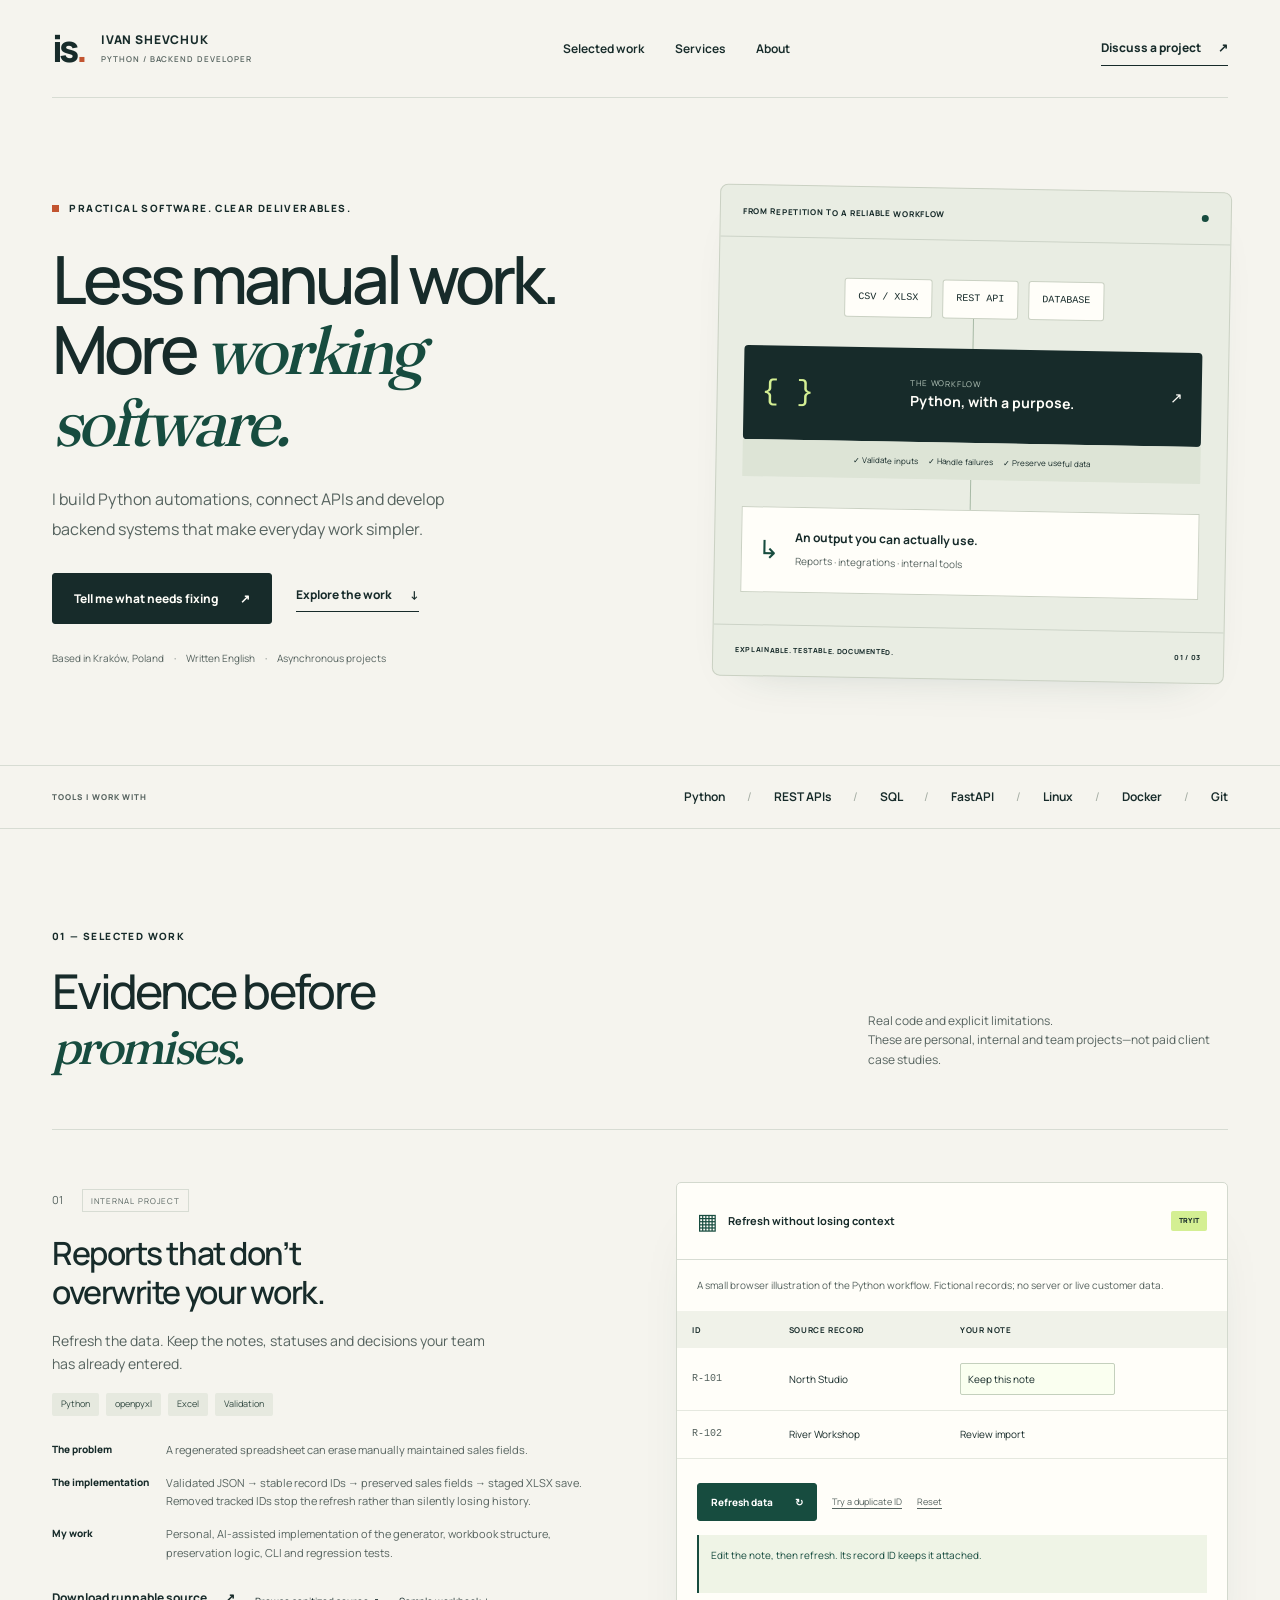
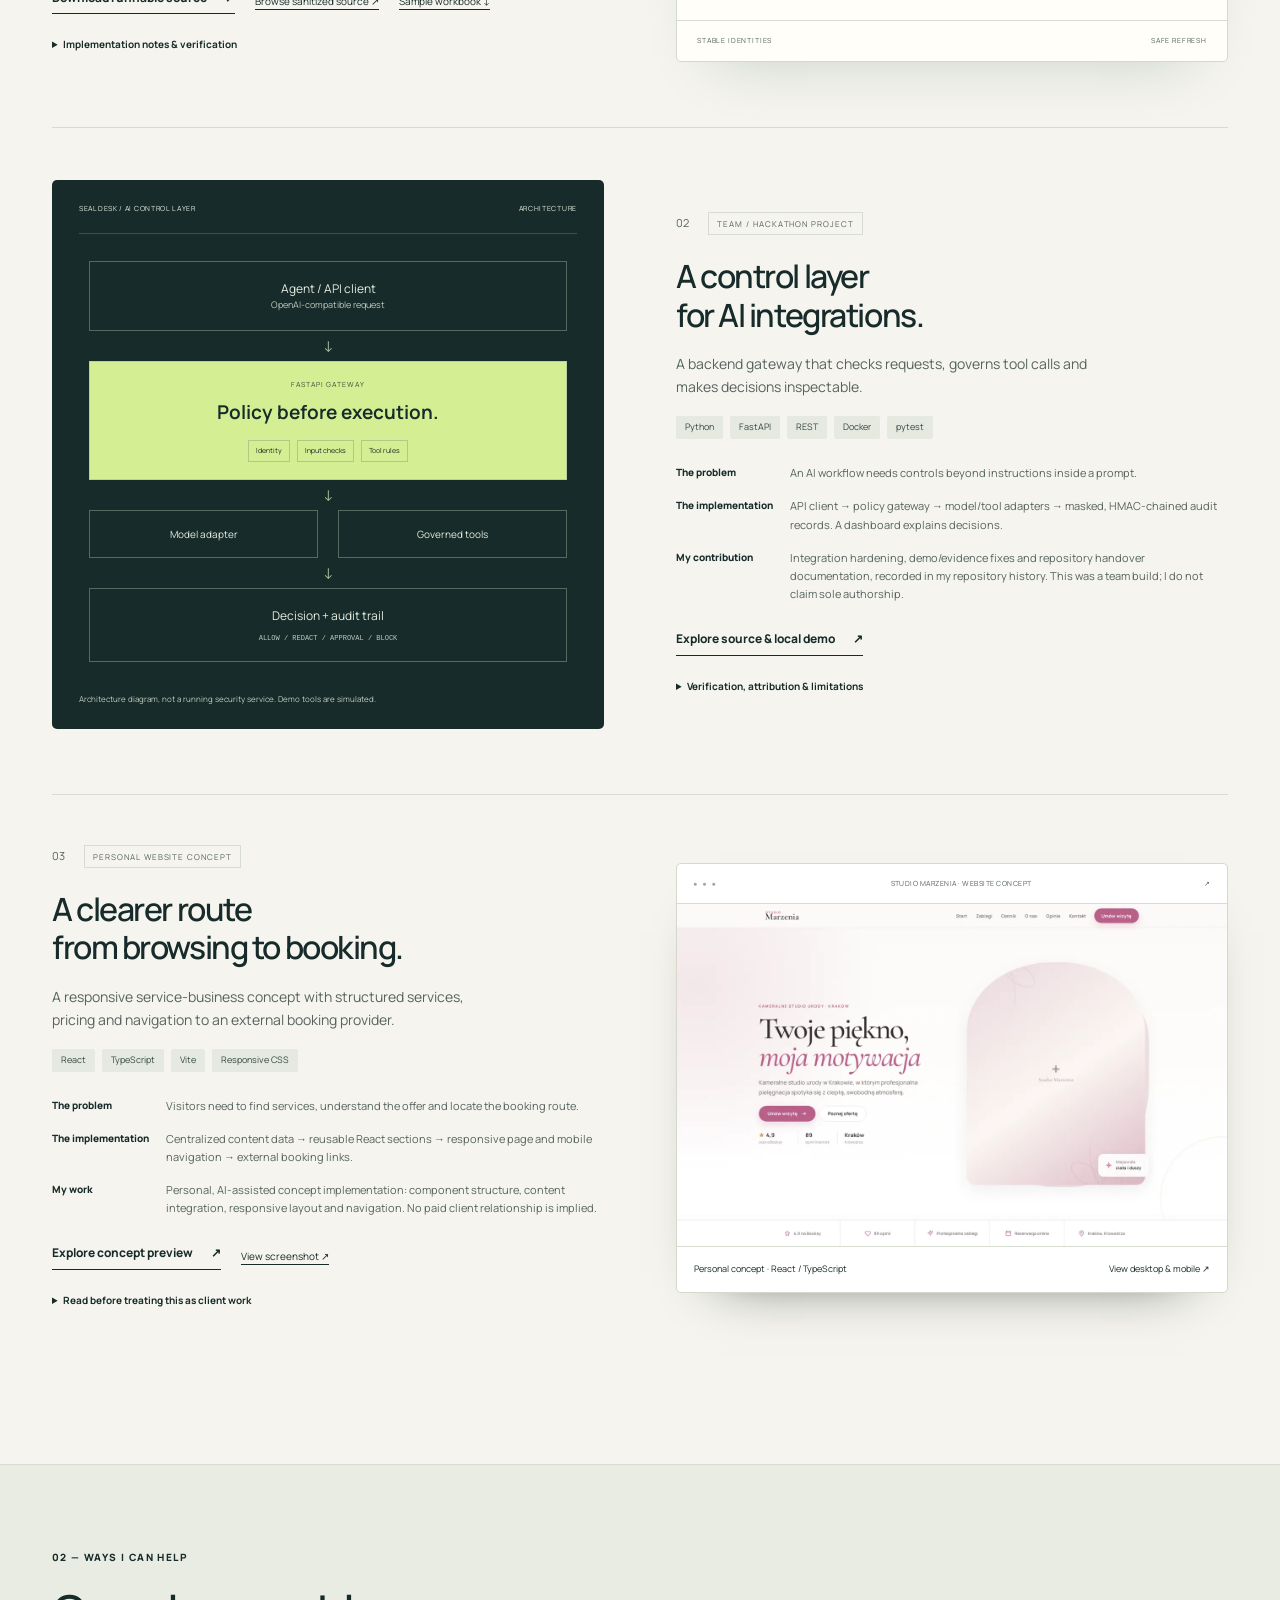
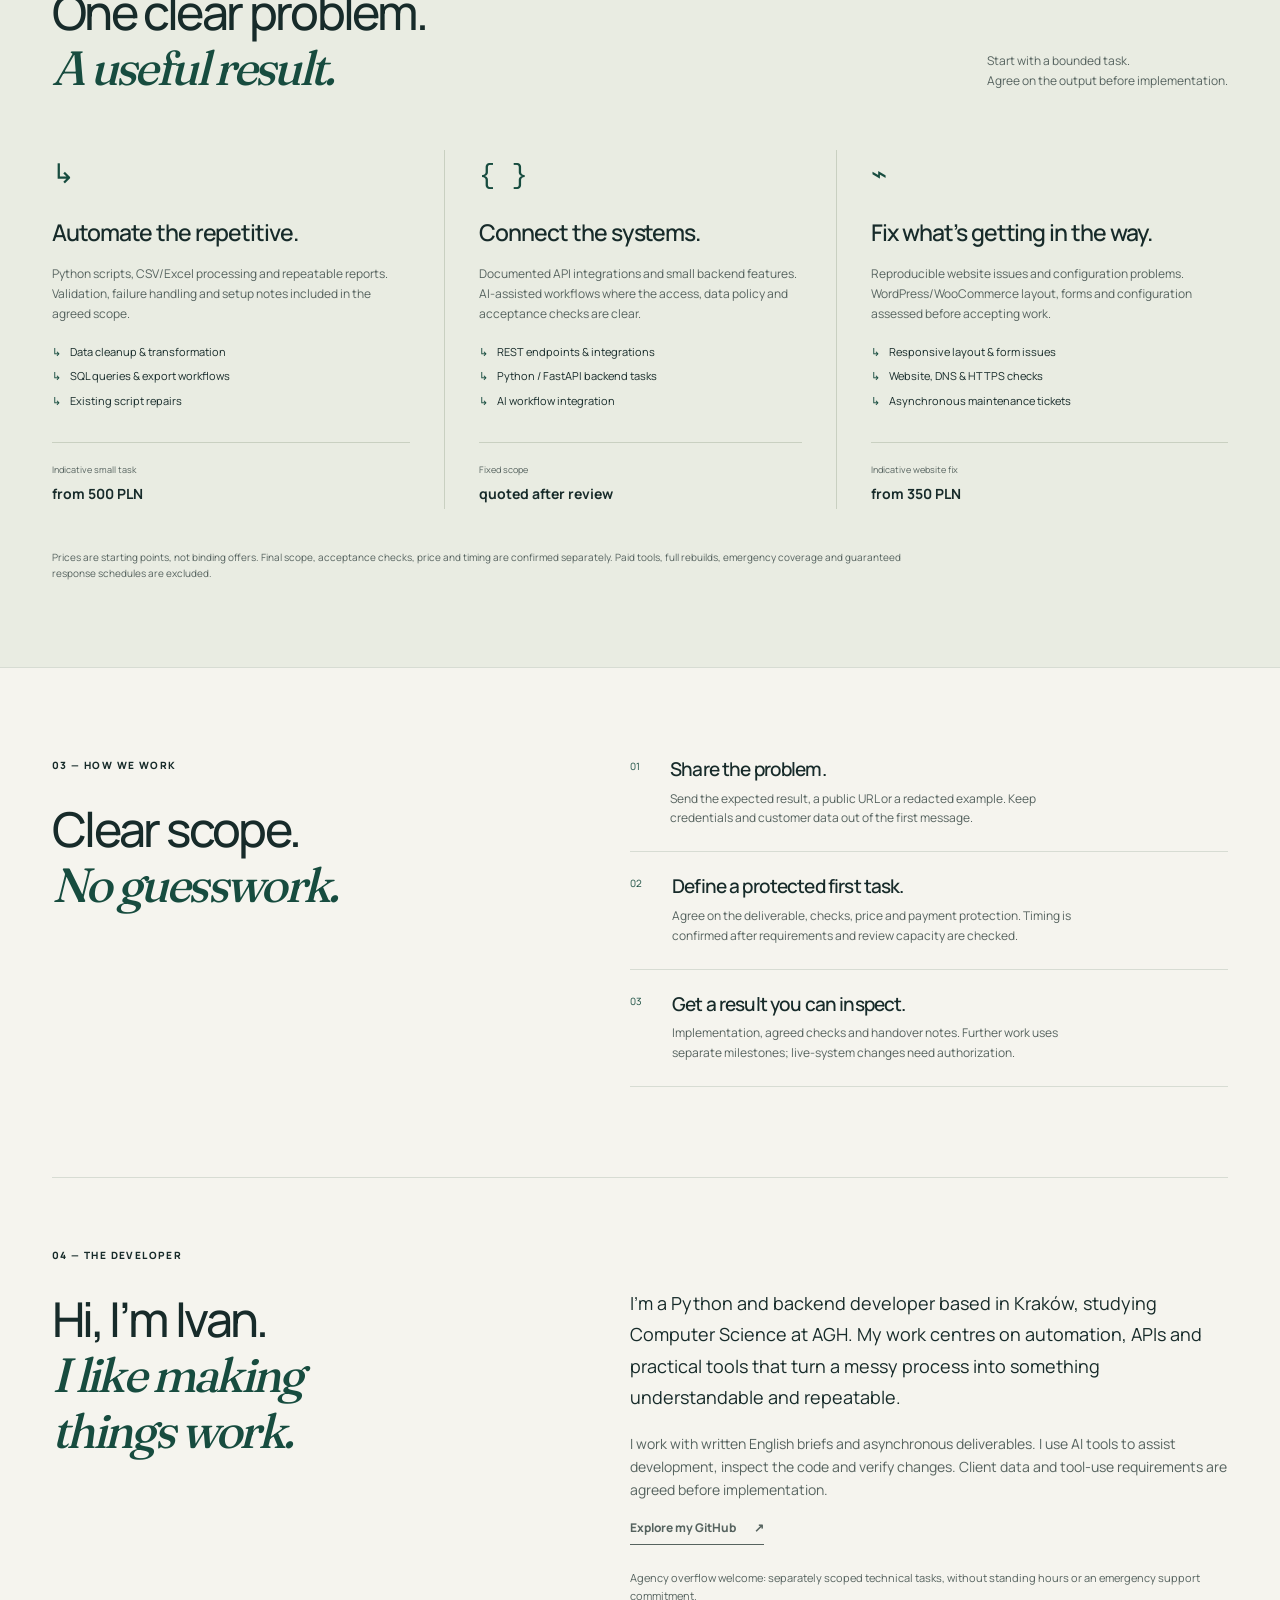
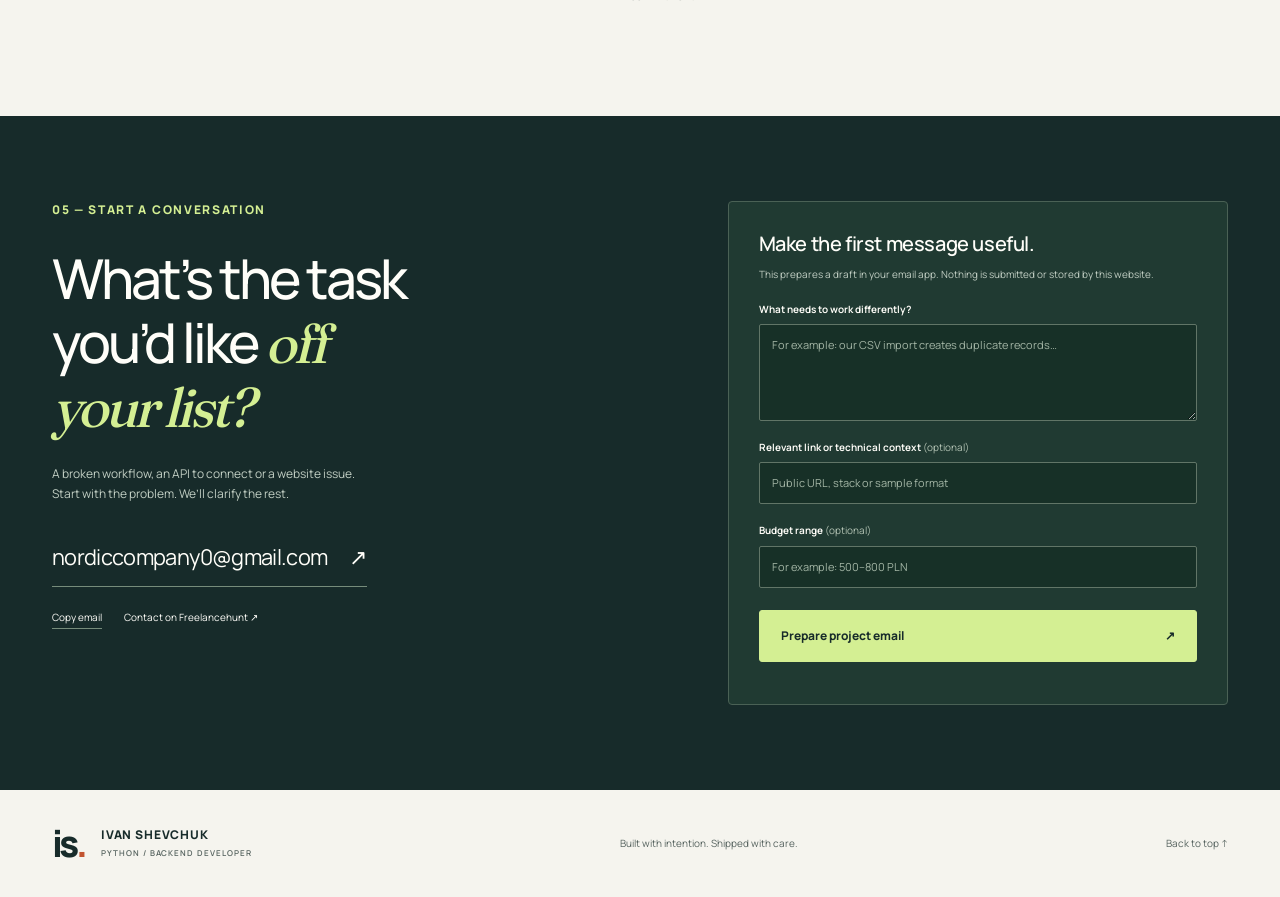
==== index.html @ 37271d11 "Publish audited freelance portfolio and sanitized reporting example" ====
<!doctype html>
<html lang="en">
<head>
<meta charset="utf-8"><meta name="viewport" content="width=device-width,initial-scale=1">
<title>Ivan Shevchuk — Python & Backend Developer</title>
<meta name="description" content="Python automation, API integrations and practical backend systems. Explore runnable code, an interactive reporting example and clearly scoped technical services.">
<meta name="theme-color" content="#f5f4ee"><meta property="og:title" content="Ivan Shevchuk — Software that makes work simpler."><meta property="og:description" content="Python automation, APIs and backend systems. Explore the work. Discuss a defined project."><meta property="og:type" content="website">
<link rel="icon" href="/assets/mark.svg" type="image/svg+xml"><link rel="stylesheet" href="/styles.css">
<link rel="preload" href="/assets/fonts/manrope.woff2" as="font" type="font/woff2" crossorigin>
<script type="module" src="/app.js"></script>
<link rel="canonical" href="https://ivanshevchuk0.github.io/">
<meta property="og:url" content="https://ivanshevchuk0.github.io/">
</head>
<body>
<a class="skip" href="#main">Skip to content</a>
<header class="site-header wrap">
<a class="identity" href="#" aria-label="Ivan Shevchuk home"><span class="monogram">is<span>.</span></span><span>IVAN SHEVCHUK<br><small>PYTHON / BACKEND DEVELOPER</small></span></a>
<nav aria-label="Main navigation"><a href="#work">Selected work</a><a href="#services">Services</a><a href="#about">About</a></nav>
<a class="header-contact" href="#contact">Discuss a project <span aria-hidden="true">↗</span></a>
</header>
<main id="main">
<section class="hero wrap" aria-labelledby="hero-title">
<div class="hero-copy"><p class="eyebrow"><span class="square"></span> PRACTICAL SOFTWARE. CLEAR DELIVERABLES.</p>
<h1 id="hero-title">Less manual work.<br>More <em>working<br class="desktop-break"> software.</em></h1>
<p class="hero-description">I build Python automations, connect APIs and develop backend systems that make everyday work simpler.</p>
<div class="hero-actions"><a class="button primary" href="#contact">Tell me what needs fixing <span aria-hidden="true">↗</span></a><a class="text-link" href="#work">Explore the work <span aria-hidden="true">↓</span></a></div>
<p class="hero-meta">Based in Kraków, Poland <span>·</span> Written English <span>·</span> Asynchronous projects</p>
</div>
<div class="system-visual" aria-label="Illustrative architecture: source data moves through Python processing to a useful output">
<div class="system-top"><span>FROM REPETITION TO A RELIABLE WORKFLOW</span><span class="status-dot" aria-hidden="true"></span></div>
<div class="system-pipeline"><div class="source-chips"><span>CSV / XLSX</span><span>REST API</span><span>DATABASE</span></div><div class="connector" aria-hidden="true"></div><div class="processor"><span class="processor-mark" aria-hidden="true">{ }</span><div><small>THE WORKFLOW</small><strong>Python, with a purpose.</strong></div><span aria-hidden="true">↗</span></div><div class="system-checks"><span>✓ Validate inputs</span><span>✓ Handle failures</span><span>✓ Preserve useful data</span></div><div class="connector" aria-hidden="true"></div><div class="output-line"><span class="file-icon" aria-hidden="true">↳</span><div><strong>An output you can actually use.</strong><small>Reports · integrations · internal tools</small></div></div></div>
<div class="system-bottom"><span>EXPLAINABLE. TESTABLE. DOCUMENTED.</span><span>01 / 03</span></div>
</div>
</section>
<div class="capability-strip"><div class="wrap"><span>TOOLS I WORK WITH</span><p>Python <b>/</b> REST APIs <b>/</b> SQL <b>/</b> FastAPI <b>/</b> Linux <b>/</b> Docker <b>/</b> Git</p></div></div>

<section id="work" class="work-section wrap" aria-labelledby="work-title">
<div class="section-heading"><div><p class="eyebrow">01 — SELECTED WORK</p><h2 id="work-title">Evidence before<br><em>promises.</em></h2></div><p>Real code and explicit limitations.<br>These are personal, internal and team projects—not paid client case studies.</p></div>
<article class="project project-report">
<div class="project-description"><div class="project-number">01 <span>INTERNAL PROJECT</span></div><h3>Reports that don’t<br>overwrite your work.</h3><p class="project-intro">Refresh the data. Keep the notes, statuses and decisions your team has already entered.</p><div class="tags"><span>Python</span><span>openpyxl</span><span>Excel</span><span>Validation</span></div>
<dl class="case-summary"><div><dt>The problem</dt><dd>A regenerated spreadsheet can erase manually maintained sales fields.</dd></div><div><dt>The implementation</dt><dd>Validated JSON → stable record IDs → preserved sales fields → staged XLSX save. Removed tracked IDs stop the refresh rather than silently losing history.</dd></div><div><dt>My work</dt><dd>Personal, AI-assisted implementation of the generator, workbook structure, preservation logic, CLI and regression tests.</dd></div></dl>
<div class="project-links"><a class="text-link" href="/samples/reporting-tool.zip" download>Download runnable source <span aria-hidden="true">↗</span></a><a href="https://github.com/ivanshevchuk0/ivanshevchuk0.github.io/tree/main/examples/reporting">Browse sanitized source ↗</a><a href="/samples/tracker-demo.xlsx" download>Sample workbook ↓</a></div>
<details><summary>Implementation notes & verification</summary><p>Two existing regression tests were run for this portfolio: duplicate-input rejection and preservation across growth/reordering. Both passed. The sample download contains fictional records only. This is a local reporting tool, not a CRM or an outreach bot. Sanitized source is available in the dedicated public portfolio repository and as a ZIP download.</p></details>
</div>
<div class="report-lab"><div class="lab-toolbar"><span class="lab-icon" aria-hidden="true">▦</span><strong>Refresh without losing context</strong><span class="demo-badge">TRY IT</span></div><p class="lab-caption">A small browser illustration of the Python workflow. Fictional records; no server or live customer data.</p>
<div class="table-scroll"><table><caption class="sr-only">Fictional report data with editable notes</caption><thead><tr><th>ID</th><th>Source record</th><th>Your note</th></tr></thead><tbody><tr><td>R-101</td><td>North Studio</td><td><input id="record-note" aria-label="Note for record R-101" value="Keep this note" maxlength="70"></td></tr><tr><td>R-102</td><td>River Workshop</td><td>Review import</td></tr><tr id="added-row" hidden><td>R-103</td><td>New source record</td><td>—</td></tr></tbody></table></div>
<div class="lab-controls"><button id="refresh-demo" class="button compact" type="button">Refresh data <span aria-hidden="true">↻</span></button><button id="duplicate-demo" class="subtle-button" type="button">Try a duplicate ID</button><button id="reset-demo" class="subtle-button" type="button">Reset</button></div>
<div id="lab-result" class="lab-result" role="status">Edit the note, then refresh. Its record ID keeps it attached.</div>
<div class="lab-foot"><span>STABLE IDENTITIES</span><span>SAFE REFRESH</span></div></div>
</article>

<article class="project project-gateway">
<div class="gateway-visual"><div class="gateway-label"><span>SEALDESK / AI CONTROL LAYER</span><span>ARCHITECTURE</span></div><div class="architecture"><div class="architecture-node">Agent / API client<small>OpenAI-compatible request</small></div><span class="architecture-arrow" aria-hidden="true">↓</span><div class="architecture-node gateway-node"><small>FASTAPI GATEWAY</small><strong>Policy before execution.</strong><div><span>Identity</span><span>Input checks</span><span>Tool rules</span></div></div><span class="architecture-arrow" aria-hidden="true">↓</span><div class="architecture-split"><div>Model adapter</div><div>Governed tools</div></div><span class="architecture-arrow" aria-hidden="true">↓</span><div class="architecture-node audit-node">Decision + audit trail<small>ALLOW / REDACT / APPROVAL / BLOCK</small></div></div><p>Architecture diagram, not a running security service. Demo tools are simulated.</p></div>
<div class="project-description"><div class="project-number">02 <span>TEAM / HACKATHON PROJECT</span></div><h3>A control layer<br>for AI integrations.</h3><p class="project-intro">A backend gateway that checks requests, governs tool calls and makes decisions inspectable.</p><div class="tags"><span>Python</span><span>FastAPI</span><span>REST</span><span>Docker</span><span>pytest</span></div>
<dl class="case-summary"><div><dt>The problem</dt><dd>An AI workflow needs controls beyond instructions inside a prompt.</dd></div><div><dt>The implementation</dt><dd>API client → policy gateway → model/tool adapters → masked, HMAC-chained audit records. A dashboard explains decisions.</dd></div><div><dt>My contribution</dt><dd>Integration hardening, demo/evidence fixes and repository handover documentation, recorded in my repository history. This was a team build; I do not claim sole authorship.</dd></div></dl>
<div class="project-links"><a class="text-link" href="https://github.com/ivanshevchuk0/Sealdesk">Explore source & local demo <span aria-hidden="true">↗</span></a></div>
<details><summary>Verification, attribution & limitations</summary><p>Existing budget, tool-governance and audit regression suites passed in the local checkout during this audit. This is not a claim of production certification or a fresh end-to-end deployment test. The banking example uses synthetic records and simulated email/payment tools. The offline classifier is not an LLM; remote review requires a configured provider. Team members: Ivan Shevchuk, Timofii Vasin and Illia Liudohovskyi. Individual commit attribution does not imply exclusive authorship of every module.</p><a href="https://github.com/ivanshevchuk0/Sealdesk/commit/2173572ded471bb1a535c95bafa1d0591fea705c">View documentation contribution ↗</a></details>
</div></article>

<article class="project project-site">
<div class="project-description"><div class="project-number">03 <span>PERSONAL WEBSITE CONCEPT</span></div><h3>A clearer route<br>from browsing to booking.</h3><p class="project-intro">A responsive service-business concept with structured services, pricing and navigation to an external booking provider.</p><div class="tags"><span>React</span><span>TypeScript</span><span>Vite</span><span>Responsive CSS</span></div>
<dl class="case-summary"><div><dt>The problem</dt><dd>Visitors need to find services, understand the offer and locate the booking route.</dd></div><div><dt>The implementation</dt><dd>Centralized content data → reusable React sections → responsive page and mobile navigation → external booking links.</dd></div><div><dt>My work</dt><dd>Personal, AI-assisted concept implementation: component structure, content integration, responsive layout and navigation. No paid client relationship is implied.</dd></div></dl>
<div class="project-links"><a class="text-link" href="/demos/studio/">Explore concept preview <span aria-hidden="true">↗</span></a><a href="/assets/studio-desktop.webp">View screenshot ↗</a></div>
<details><summary>Read before treating this as client work</summary><p>The demo is a static concept, not a commissioned or completed business deployment. Booking and contact actions are disabled in this portfolio copy. Business details, image rights and final production content need owner approval. This is React, not evidence of a WordPress or WooCommerce implementation. Its recorded GitHub URL is not publicly accessible, so no broken source link is advertised. Source publication remains a follow-up task.</p></details>
</div><a class="site-preview" href="/demos/studio/" aria-label="Open Studio Marzenia labelled concept"><div class="browser-bar"><span aria-hidden="true">● ● ●</span><span>STUDIO MARZENIA · WEBSITE CONCEPT</span><span aria-hidden="true">↗</span></div><img src="/assets/studio-desktop.webp" width="1440" height="810" loading="lazy" alt="Actual desktop screenshot of the Studio Marzenia service-business website concept"><div class="preview-caption">Personal concept · React / TypeScript <span>View desktop & mobile ↗</span></div></a>
</article>
</section>

<section id="services" class="services-section" aria-labelledby="services-title"><div class="wrap">
<div class="section-heading"><div><p class="eyebrow">02 — WAYS I CAN HELP</p><h2 id="services-title">One clear problem.<br><em>A useful result.</em></h2></div><p>Start with a bounded task.<br>Agree on the output before implementation.</p></div>
<div class="services-grid"><article><span class="service-symbol" aria-hidden="true">↳</span><h3>Automate the repetitive.</h3><p>Python scripts, CSV/Excel processing and repeatable reports. Validation, failure handling and setup notes included in the agreed scope.</p><ul><li>Data cleanup & transformation</li><li>SQL queries & export workflows</li><li>Existing script repairs</li></ul><p class="service-rate">Indicative small task <strong>from 500 PLN</strong></p></article>
<article><span class="service-symbol" aria-hidden="true">{ }</span><h3>Connect the systems.</h3><p>Documented API integrations and small backend features. AI-assisted workflows where the access, data policy and acceptance checks are clear.</p><ul><li>REST endpoints & integrations</li><li>Python / FastAPI backend tasks</li><li>AI workflow integration</li></ul><p class="service-rate">Fixed scope <strong>quoted after review</strong></p></article>
<article><span class="service-symbol" aria-hidden="true">⌁</span><h3>Fix what’s getting in the way.</h3><p>Reproducible website issues and configuration problems. WordPress/WooCommerce layout, forms and configuration assessed before accepting work.</p><ul><li>Responsive layout & form issues</li><li>Website, DNS & HTTPS checks</li><li>Asynchronous maintenance tickets</li></ul><p class="service-rate">Indicative website fix <strong>from 350 PLN</strong></p></article></div>
<p class="scope-note">Prices are starting points, not binding offers. Final scope, acceptance checks, price and timing are confirmed separately. Paid tools, full rebuilds, emergency coverage and guaranteed response schedules are excluded.</p>
</div></section>

<section class="process-section wrap" aria-labelledby="process-title"><div><p class="eyebrow">03 — HOW WE WORK</p><h2 id="process-title">Clear scope.<br><em>No guesswork.</em></h2></div><ol class="process-list"><li><span>01</span><div><h3>Share the problem.</h3><p>Send the expected result, a public URL or a redacted example. Keep credentials and customer data out of the first message.</p></div></li><li><span>02</span><div><h3>Define a protected first task.</h3><p>Agree on the deliverable, checks, price and payment protection. Timing is confirmed after requirements and review capacity are checked.</p></div></li><li><span>03</span><div><h3>Get a result you can inspect.</h3><p>Implementation, agreed checks and handover notes. Further work uses separate milestones; live-system changes need authorization.</p></div></li></ol></section>

<section id="about" class="about-section wrap" aria-labelledby="about-title"><div class="about-title"><p class="eyebrow">04 — THE DEVELOPER</p><h2 id="about-title">Hi, I’m Ivan.<br><em>I like making<br>things work.</em></h2></div><div class="about-copy"><p>I’m a Python and backend developer based in Kraków, studying Computer Science at AGH. My work centres on automation, APIs and practical tools that turn a messy process into something understandable and repeatable.</p><p>I work with written English briefs and asynchronous deliverables. I use AI tools to assist development, inspect the code and verify changes. Client data and tool-use requirements are agreed before implementation.</p><a class="text-link" href="https://github.com/ivanshevchuk0">Explore my GitHub <span aria-hidden="true">↗</span></a><p class="about-small">Agency overflow welcome: separately scoped technical tasks, without standing hours or an emergency support commitment.</p></div></section>

<section id="contact" class="contact-section" aria-labelledby="contact-title"><div class="wrap contact-grid"><div><p class="eyebrow">05 — START A CONVERSATION</p><h2 id="contact-title">What’s the task<br>you’d like <em>off<br>your list?</em></h2><p>A broken workflow, an API to connect or a website issue.<br>Start with the problem. We’ll clarify the rest.</p><a class="contact-email" href="mailto:nordiccompany0@gmail.com?subject=Technical%20project%20inquiry">nordiccompany0@gmail.com <span aria-hidden="true">↗</span></a><div class="contact-secondary"><button id="copy-email" type="button">Copy email</button><a href="https://freelancehunt.com/freelancer/ivan_shevchukk.html">Contact on Freelancehunt ↗</a></div><p id="copy-status" role="status" class="contact-status"></p></div>
<form id="brief-form" class="brief-form" action="mailto:nordiccompany0@gmail.com" method="get"><h3>Make the first message useful.</h3><p>This prepares a draft in your email app. Nothing is submitted or stored by this website.</p><label for="brief-problem">What needs to work differently?</label><textarea id="brief-problem" name="problem" rows="4" required maxlength="2000" placeholder="For example: our CSV import creates duplicate records…"></textarea><label for="brief-context">Relevant link or technical context <span>(optional)</span></label><input id="brief-context" name="context" maxlength="500" placeholder="Public URL, stack or sample format"><label for="brief-budget">Budget range <span>(optional)</span></label><input id="brief-budget" name="budget" maxlength="100" placeholder="For example: 500–800 PLN"><button class="button primary" type="submit">Prepare project email <span aria-hidden="true">↗</span></button><p class="form-status" id="brief-status" role="status"></p><a id="prepared-email" hidden href="mailto:nordiccompany0@gmail.com">Open prepared email draft ↗</a></form>
</div></section>
</main>
<footer class="wrap"><a class="identity" href="#"><span class="monogram">is<span>.</span></span><span>IVAN SHEVCHUK<br><small>PYTHON / BACKEND DEVELOPER</small></span></a><p>Built with intention. Shipped with care.</p><a href="#main">Back to top ↑</a></footer>
</body></html>
---- styles.css ----
@font-face{font-family:Manrope;src:url('/assets/fonts/manrope.woff2') format('woff2');font-display:swap;font-weight:200 800}@font-face{font-family:Fraunces;src:url('/assets/fonts/fraunces.woff2') format('woff2');font-display:swap;font-weight:100 900}
:root{--paper:#f5f4ee;--ink:#172b2a;--muted:#56635f;--line:#d7dcd3;--green:#174c3f;--lime:#d4ef93;--orange:#c25430;--white:#fffef9}*{box-sizing:border-box}html{scroll-behavior:smooth;scroll-padding-top:32px}body{margin:0;background:var(--paper);color:var(--ink);font-family:Manrope,Arial,sans-serif;font-size:15px;line-height:1.65}button,input,textarea{font:inherit}a{color:inherit;text-decoration:none}a,button{-webkit-tap-highlight-color:transparent}button{cursor:pointer}a:focus-visible,button:focus-visible,summary:focus-visible{outline:3px solid var(--orange);outline-offset:5px}input:focus-visible,textarea:focus-visible{outline:2px solid var(--green);outline-offset:2px}button:disabled{cursor:not-allowed}.wrap{width:min(1240px,calc(100% - 104px));margin-inline:auto}.site-header{display:flex;align-items:center;justify-content:space-between;gap:28px;padding-block:30px;border-bottom:1px solid var(--line)}.identity{display:flex;gap:13px;align-items:center;font-weight:800;font-size:12px;line-height:1.45;letter-spacing:.07em}.identity small{font-size:8px;letter-spacing:.12em;font-weight:600;color:var(--muted)}.monogram{font-size:37px;letter-spacing:-.1em;line-height:1;margin-right:4px}.monogram span{color:var(--orange)}nav{display:flex;gap:31px;font-size:12px;font-weight:650}.header-contact{font-size:12px;font-weight:750;border-bottom:1px solid var(--ink);padding:7px 0}.header-contact span{margin-left:15px}a:hover{color:var(--green)}nav a:hover,.text-link:hover{color:var(--orange)}.eyebrow{font-size:10px;font-weight:800;letter-spacing:.14em;line-height:1.5;margin:0 0 28px}.square{width:7px;height:7px;display:inline-block;background:var(--orange);margin-right:7px}.hero{display:grid;grid-template-columns:1.2fr 1fr;gap:50px;align-items:center;padding-block:90px 85px}h1,h2,h3,p{margin-top:0}h1{font-size:clamp(48px,5.2vw,74px);font-weight:550;line-height:1.06;letter-spacing:-.06em;margin-bottom:28px}em{font-family:Fraunces,Georgia,serif;font-weight:450;letter-spacing:-.055em}h1 em{color:var(--green)}.hero-description{max-width:440px;font-size:16px;color:var(--muted);line-height:1.85;margin-bottom:28px}.hero-actions{display:flex;gap:24px;align-items:center;flex-wrap:wrap}.button{border:1px solid var(--ink);display:inline-flex;align-items:center;justify-content:space-between;gap:22px;padding:15px 21px;font-size:12px;font-weight:750;background:transparent;color:var(--ink);border-radius:3px;transition:background .15s,color .15s}.button.primary{background:var(--ink);color:var(--white)}.button.primary:hover{background:var(--green)}.text-link{font-size:12px;font-weight:750;display:inline-flex;align-items:center;gap:18px;border-bottom:1px solid;padding-bottom:6px}.hero-meta{font-size:10px;color:var(--muted);margin-top:26px;margin-bottom:0}.hero-meta span{margin:0 8px}.system-visual{border:1px solid #cad1c3;border-radius:8px;background:#e9ede3;box-shadow:0 20px 50px -35px #1c433d44;transform:rotate(1deg)}.system-top,.system-bottom{display:flex;justify-content:space-between;align-items:center;padding:19px 22px;font-size:8px;letter-spacing:.09em;font-weight:750;border-bottom:1px solid #ccd3c7}.system-bottom{border-top:1px solid #ccd3c7;border-bottom:0;font-size:7px}.status-dot{width:7px;height:7px;background:var(--green);border-radius:50%}.system-pipeline{padding:39px 26px 32px}.source-chips{display:flex;justify-content:center;gap:10px}.source-chips span{font-family:monospace;font-size:10px;background:var(--white);padding:10px 13px;border:1px solid #cad1c3;border-radius:3px}.connector{height:30px;width:1px;background:#a7b9a5;margin:auto}.processor{background:var(--ink);color:var(--white);display:flex;align-items:center;justify-content:space-between;gap:10px;padding:23px 18px;border-radius:4px}.processor-mark{font-family:monospace;font-size:29px;color:var(--lime)}.processor small{font-size:8px;letter-spacing:.1em;color:#b7c8bc;display:block}.processor strong{font-size:14px}.system-checks{display:flex;flex-wrap:wrap;gap:10px;justify-content:center;background:#dde4d6;padding:12px 6px;font-size:8px}.output-line{display:flex;align-items:center;gap:16px;background:var(--white);border:1px solid #cad1c3;padding:20px 16px}.output-line strong{font-size:12px;display:block}.output-line small{font-size:10px;color:var(--muted)}.file-icon{font-size:25px;color:var(--green)}.capability-strip{border-block:1px solid var(--line)}.capability-strip .wrap{display:flex;justify-content:space-between;gap:25px;align-items:center;padding-block:21px}.capability-strip span{font-size:8px;font-weight:800;letter-spacing:.12em;color:var(--muted)}.capability-strip p{margin:0;font-size:12px;font-weight:650}.capability-strip b{margin:0 20px;color:#a1aaa0;font-weight:400}.work-section{padding-block:100px 90px}.section-heading{display:flex;justify-content:space-between;gap:30px;align-items:flex-end;margin-bottom:55px}.section-heading .eyebrow{margin-bottom:19px}h2{font-size:48px;line-height:1.15;font-weight:500;letter-spacing:-.055em;margin:0}h2 em{color:var(--green)}.section-heading>p{max-width:360px;font-size:12px;color:var(--muted);margin-bottom:4px}.project{display:grid;grid-template-columns:1fr 1fr;align-items:center;gap:72px;padding-block:52px 65px;border-top:1px solid var(--line)}.project-number{font-size:11px;color:var(--muted);margin-bottom:25px}.project-number span{font-size:8px;letter-spacing:.12em;border:1px solid var(--line);padding:5px 8px;margin-left:17px}h3{font-size:32px;font-weight:550;letter-spacing:-.045em;line-height:1.2;margin-bottom:18px}.project-intro{font-size:14px;color:var(--muted);max-width:450px;margin-bottom:18px}.tags{display:flex;flex-wrap:wrap;gap:7px;margin-bottom:25px}.tags span{font-size:9px;padding:4px 9px;border-radius:2px;background:#e6e9df;color:#334a42}.case-summary{margin:0}.case-summary>div{display:grid;grid-template-columns:104px 1fr;gap:10px;margin:15px 0}.case-summary dt{font-size:10px;font-weight:800}.case-summary dd{font-size:11px;color:var(--muted);margin:0}.project-links{display:flex;flex-wrap:wrap;align-items:center;gap:20px;margin-top:26px}.project-links>a:not(.text-link){font-size:10px;text-decoration:underline;text-underline-offset:4px}details{margin-top:22px;font-size:11px;color:var(--muted)}summary{cursor:pointer;color:var(--ink);font-size:10px;font-weight:700}details p{margin-top:13px;margin-bottom:10px;line-height:1.8}details a{text-decoration:underline}.report-lab{border:1px solid #d3d9ce;border-radius:5px;overflow:hidden;background:var(--white);box-shadow:0 30px 60px -40px #1c433d44}.lab-toolbar{display:flex;align-items:center;gap:10px;padding:20px;border-bottom:1px solid var(--line);font-size:11px}.lab-icon{color:var(--green);font-size:22px}.demo-badge{font-size:7px;margin-left:auto;background:var(--lime);padding:4px 8px;border-radius:2px;font-weight:800;white-space:nowrap}.lab-caption{font-size:10px;color:var(--muted);padding:17px 20px;margin:0}.table-scroll{overflow-x:auto}table{border-collapse:collapse;width:100%;font-size:10px;text-align:left}th{padding:12px 15px;background:#f0f2e9;font-weight:700;font-size:8px;text-transform:uppercase;letter-spacing:.08em}td{padding:15px;border-bottom:1px solid #e5e8df;white-space:nowrap}td:first-child{font-family:monospace;color:var(--muted)}td input{max-width:155px;width:100%;border:1px solid #c4d0bd;border-radius:2px;background:#fafff0;font-size:10px;padding:7px;color:var(--ink)}.lab-controls{display:flex;flex-wrap:wrap;gap:15px;padding:24px 20px 14px;align-items:center}.button.compact{padding:10px 13px;background:var(--green);border-color:var(--green);color:white;font-size:10px}.subtle-button{border:0;padding:4px 0;background:none;font-size:9px;text-decoration:underline;text-underline-offset:3px;color:var(--muted)}.lab-result{margin:0 20px 27px;font-size:10px;color:var(--green);background:#eff4e6;border-left:2px solid var(--green);padding:12px;min-height:58px}.lab-result.error{background:#fff1e8;color:#843b21;border-color:#a84b2a}.lab-foot{border-top:1px solid var(--line);display:flex;justify-content:space-between;padding:14px 20px;font-size:7px;letter-spacing:.12em;color:var(--muted)}.gateway-visual{background:var(--ink);border-radius:5px;color:#e6eddf;padding:23px 27px}.gateway-label{font-size:7px;display:flex;justify-content:space-between;letter-spacing:.1em;border-bottom:1px solid #3f5149;padding-bottom:18px}.architecture{padding:27px 10px 10px}.architecture-node{border:1px solid #56695e;padding:17px;text-align:center;font-size:12px}.architecture-node small{display:block;font-size:9px;color:#bdcabc}.architecture-arrow{display:block;text-align:center;color:#aec39c;line-height:30px}.gateway-node{border-color:#bacf9f;background:#d4ef93;color:var(--ink)}.gateway-node small{font-size:7px;color:#3b533e;letter-spacing:.15em}.gateway-node strong{display:block;font-size:19px;margin:6px 0 12px;font-weight:650}.gateway-node div{display:flex;gap:7px;justify-content:center}.gateway-node div span{font-size:7px;padding:4px 7px;border:1px solid #adca86}.architecture-split{display:grid;grid-template-columns:1fr 1fr;gap:20px}.architecture-split div{border:1px solid #56695e;padding:15px 8px;text-align:center;font-size:10px}.audit-node small{font-family:monospace;font-size:7px;margin-top:7px}.gateway-visual>p{font-size:8px;color:#c1cdbb;margin:20px 0 0}.site-preview{border:1px solid #d4d8cd;border-radius:5px;overflow:hidden;background:white;box-shadow:0 25px 55px -45px #23362a}.browser-bar{display:flex;justify-content:space-between;align-items:center;padding:14px 16px;font-size:7px;letter-spacing:.07em;color:var(--muted)}.browser-bar span:first-child{letter-spacing:2px;color:#9ca99a}.site-preview img{width:100%;height:auto;aspect-ratio:1.6;object-fit:cover;object-position:top;display:block;border-block:1px solid var(--line)}.preview-caption{padding:15px 17px;font-size:9px;display:flex;justify-content:space-between}.services-section{background:#e9ece2;border-block:1px solid var(--line);padding-block:85px}.services-grid{display:grid;grid-template-columns:repeat(3,1fr);gap:0}.services-grid article{padding:4px 34px;border-left:1px solid #c9d0c1;display:flex;flex-direction:column}.services-grid article:first-child{border-left:0;padding-left:0}.services-grid article:last-child{padding-right:0}.service-symbol{font-family:monospace;color:var(--green);font-size:27px;margin-bottom:20px}.services-grid h3{font-size:23px}.services-grid p{font-size:12px;color:var(--muted)}.services-grid ul{list-style:none;padding:0;margin:4px 0 28px;font-size:11px;line-height:2.25}.services-grid li::before{content:'↳';color:var(--green);margin-right:9px}.services-grid .service-rate{font-size:9px;padding-top:20px;border-top:1px solid #c9d0c1;margin-top:auto;margin-bottom:0}.service-rate strong{display:block;font-size:14px;margin-top:4px;color:var(--ink)}.scope-note{font-size:10px;max-width:850px;color:var(--muted);margin:40px 0 0}.process-section{display:grid;grid-template-columns:1fr 1.2fr;gap:80px;padding-block:90px}.process-list{list-style:none;padding:0;margin:0}.process-list li{display:flex;gap:30px;padding:23px 0;border-bottom:1px solid var(--line)}.process-list li:first-child{padding-top:0}.process-list li>span{font-size:10px;color:var(--green)}.process-list h3{font-size:19px;margin-bottom:8px}.process-list p{font-size:12px;color:var(--muted);margin:0;max-width:420px}.about-section{display:grid;grid-template-columns:1fr 1.2fr;gap:80px;padding-block:70px 100px;border-top:1px solid var(--line)}.about-copy{font-size:14px;color:var(--muted);padding-top:40px}.about-copy>p:first-child{font-size:18px;color:var(--ink);line-height:1.75}.about-small{font-size:11px;margin-top:24px}.contact-section{background:var(--ink);color:var(--white);padding-block:85px}.contact-grid{display:grid;grid-template-columns:1.15fr 1fr;gap:100px}.contact-section .eyebrow{color:var(--lime)}.contact-section h2{font-size:55px;margin-bottom:25px}.contact-section h2 em{color:var(--lime)}.contact-section p{font-size:12px;color:#c1cec3}.contact-email{font-size:clamp(16px,1.7vw,24px);letter-spacing:-.03em;border-bottom:1px solid #768c7b;display:inline-flex;gap:22px;padding-block:10px;margin-top:14px;overflow-wrap:anywhere}.contact-email:hover,.contact-secondary a:hover{color:var(--lime)}.contact-secondary{display:flex;flex-wrap:wrap;gap:22px;font-size:10px;margin-top:22px}.contact-secondary button{font-size:10px;color:inherit;border:0;border-bottom:1px solid #768c7b;padding:0 0 3px;background:transparent}.contact-section .contact-status{min-height:20px;font-size:10px}.brief-form{border:1px solid #4a6155;background:#203a32;padding:30px;border-radius:4px}.brief-form h3{font-size:20px;letter-spacing:-.02em;margin-bottom:10px}.brief-form>p{font-size:10px}.brief-form label{display:block;font-size:10px;margin:18px 0 7px;font-weight:650}.brief-form label span{color:#b3c3b4;font-weight:400}.brief-form input,.brief-form textarea{display:block;width:100%;border:1px solid #617567;border-radius:2px;background:#173027;color:white;font-size:11px;padding:11px 12px;resize:vertical}.brief-form input::placeholder,.brief-form textarea::placeholder{color:#a3b5a5}.brief-form input:focus-visible,.brief-form textarea:focus-visible{outline-color:var(--lime)}.brief-form .button{margin-top:22px;width:100%;background:var(--lime);border-color:var(--lime);color:var(--ink)}.brief-form .button:hover{background:#e6f4c9}.form-status{margin:12px 0 0}.brief-form>a{font-size:11px;text-decoration:underline}footer{display:flex;justify-content:space-between;gap:30px;align-items:center;padding-block:35px}footer>p,footer>a:last-child{font-size:10px;color:var(--muted);margin:0}.skip{position:absolute;top:-70px;left:15px;background:var(--ink);color:white;padding:12px;z-index:10}.skip:focus{top:10px}.sr-only{position:absolute;width:1px;height:1px;padding:0;margin:-1px;overflow:hidden;clip:rect(0,0,0,0);white-space:nowrap;border:0}[hidden]{display:none!important}
@media(min-width:1500px){.hero{padding-block:105px}.hero h1{font-size:78px}}
@media(max-width:1000px){.wrap{width:calc(100% - 64px)}.hero{gap:30px;padding-block:65px}h1{font-size:55px}.system-pipeline{padding:28px 18px}.processor{padding:20px 13px}.processor strong{font-size:12px}.system-checks{font-size:7px;gap:7px}.project{gap:40px}.capability-strip b{margin-inline:10px}.contact-grid{gap:50px}.services-grid article{padding-inline:22px}.services-grid h3{font-size:21px}.case-summary>div{grid-template-columns:85px 1fr}.contact-section h2{font-size:49px}}
@media(max-width:760px){.wrap{width:calc(100% - 40px)}.site-header{padding-block:20px;gap:10px}.identity{font-size:10px;gap:9px}.identity small{font-size:6px}.monogram{font-size:31px}nav{display:none}.header-contact{font-size:10px}.header-contact span{margin-left:7px}.hero{grid-template-columns:1fr;padding-block:48px 42px;gap:40px}.hero .eyebrow{font-size:8px;letter-spacing:.12em;margin-bottom:24px}h1{font-size:clamp(45px,10vw,66px);letter-spacing:-.055em}.desktop-break{display:none}.hero-description{font-size:14px;max-width:460px}.hero-actions{gap:23px}.button{padding:14px 16px;font-size:11px}.hero-meta{font-size:8px}.hero-meta span{margin:0 5px}.system-visual{transform:none;max-width:520px;width:100%}.system-pipeline{padding:25px}.processor strong{font-size:15px}.system-checks{font-size:9px}.system-top{font-size:7px}.capability-strip .wrap{display:block;padding-block:17px}.capability-strip p{font-size:10px;margin-top:6px;line-height:2}.capability-strip b{margin:0 9px}.work-section{padding-block:57px 30px}.section-heading{display:block;margin-bottom:35px}.section-heading>p{margin:18px 0 0;font-size:11px;max-width:380px}h2{font-size:38px}.project{grid-template-columns:1fr;gap:28px;padding-block:35px 45px}.project-description h3{font-size:29px}.project-number{margin-bottom:20px}.case-summary>div{grid-template-columns:94px 1fr}.project-gateway .gateway-visual{order:2}.project-intro{font-size:13px}.project-description{max-width:560px}.report-lab{max-width:560px;width:100%}.lab-controls{gap:16px}.gateway-visual{padding:22px}.architecture{padding-inline:8px}.gateway-label{font-size:6px}.site-preview{width:100%;max-width:560px}.services-section{padding-block:50px}.services-grid{grid-template-columns:1fr}.services-grid article,.services-grid article:first-child,.services-grid article:last-child{border-left:0;border-top:1px solid #c9d0c1;padding:27px 0}.services-grid article:first-child{padding-top:0;border-top:0}.service-symbol{margin-bottom:15px}.services-grid ul{margin-bottom:18px}.services-grid .service-rate{padding-top:15px}.scope-note{margin-top:10px}.process-section{grid-template-columns:1fr;gap:35px;padding-block:55px}.process-list li{gap:23px}.about-section{grid-template-columns:1fr;gap:20px;padding-block:45px 55px}.about-copy{padding-top:0}.about-copy>p:first-child{font-size:16px}.contact-section{padding-block:50px}.contact-grid{grid-template-columns:1fr;gap:35px}.contact-section h2{font-size:43px}.contact-email{font-size:20px;gap:12px}.brief-form{padding:23px}footer{align-items:flex-start;flex-wrap:wrap;padding-block:28px;gap:24px}footer>p{order:3;flex-basis:100%;border-top:1px solid var(--line);padding-top:18px}footer>a:last-child{margin-left:auto;padding-top:9px}}
@media(prefers-reduced-motion:reduce){html{scroll-behavior:auto}*,*::before,*::after{transition:none!important}}
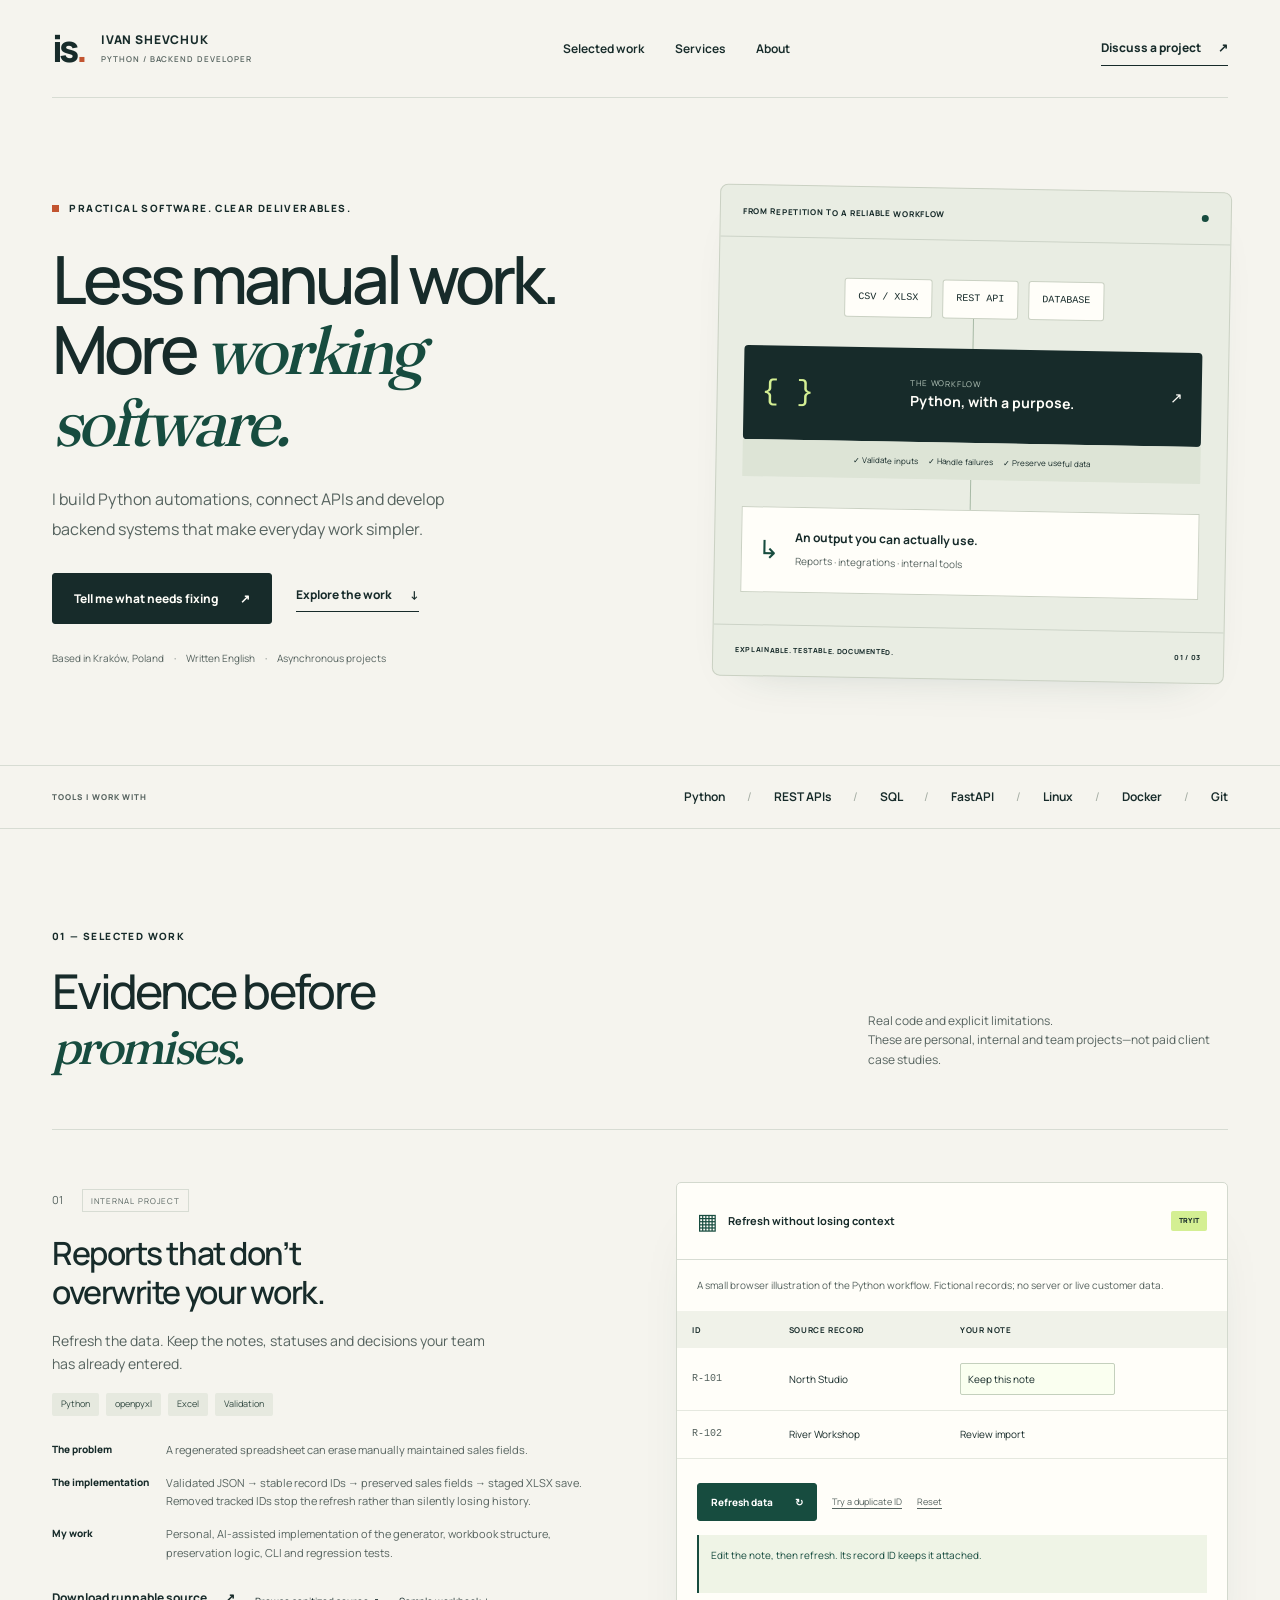
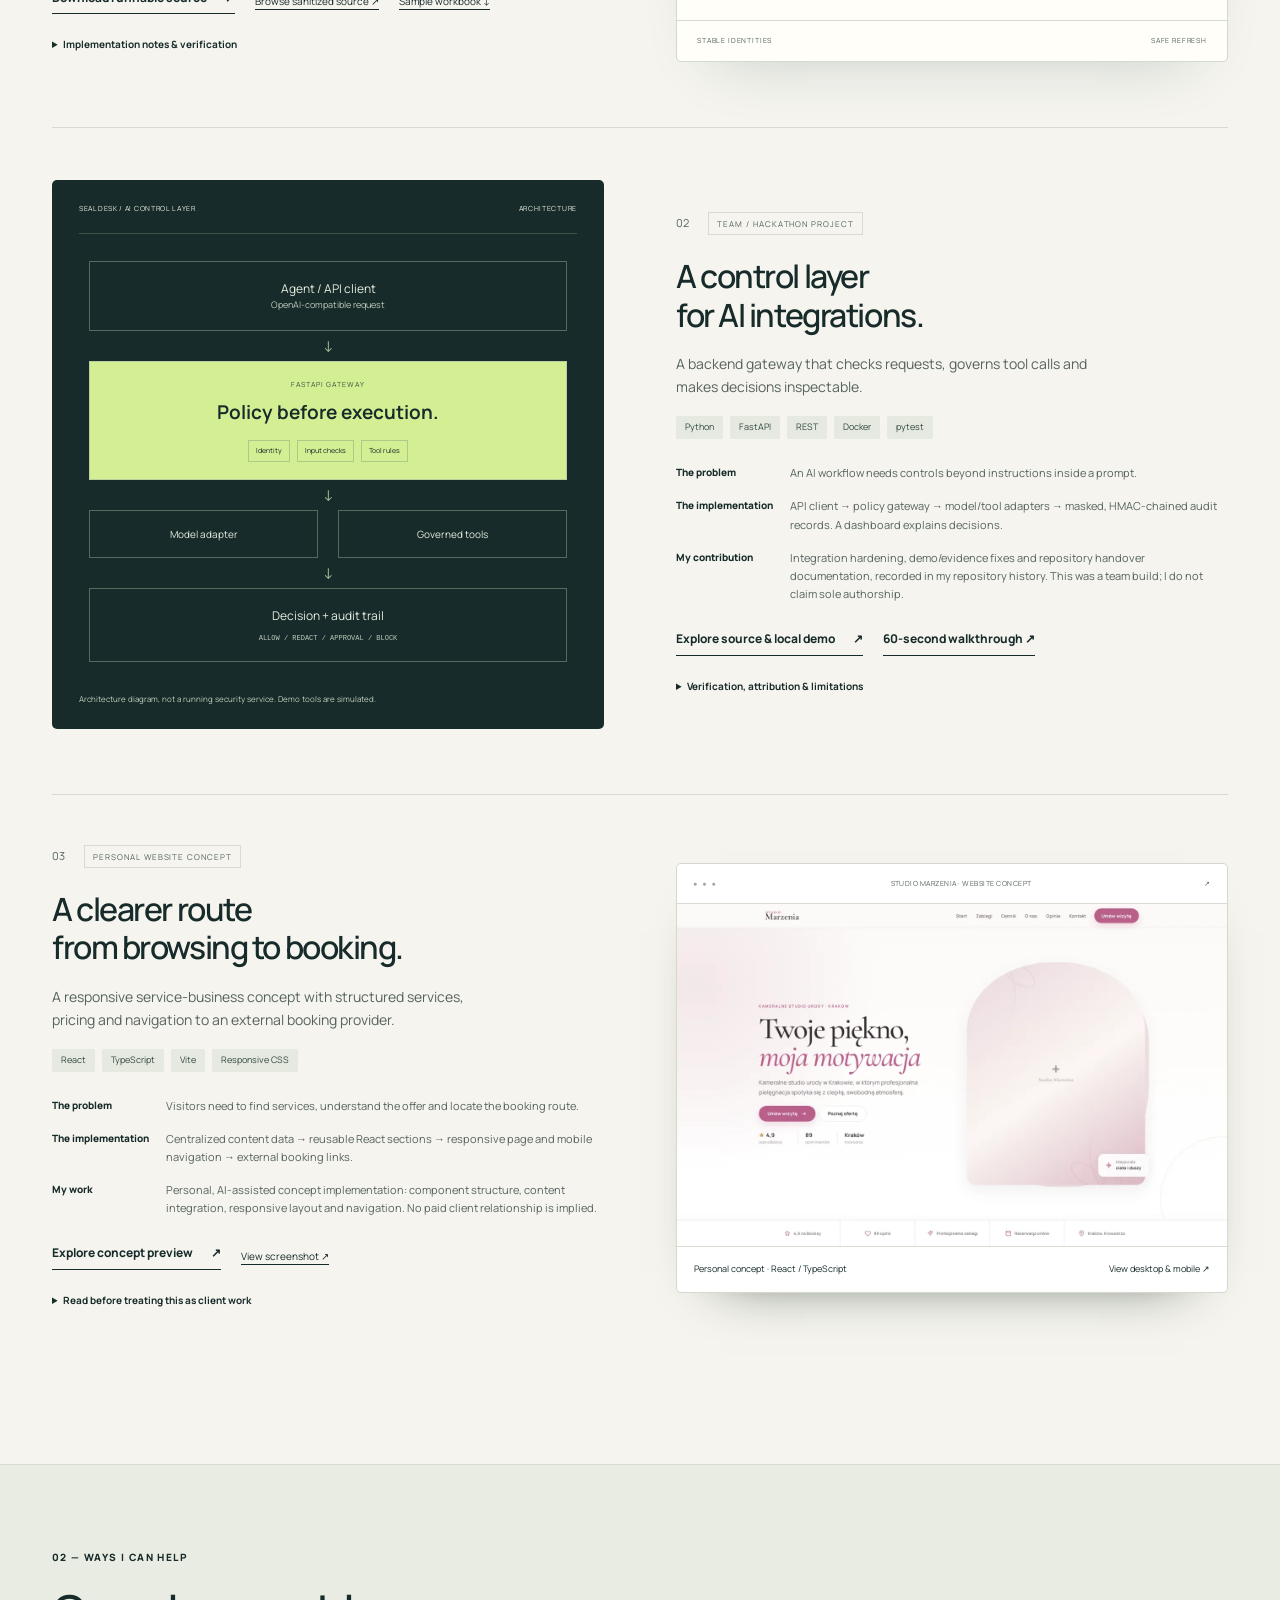
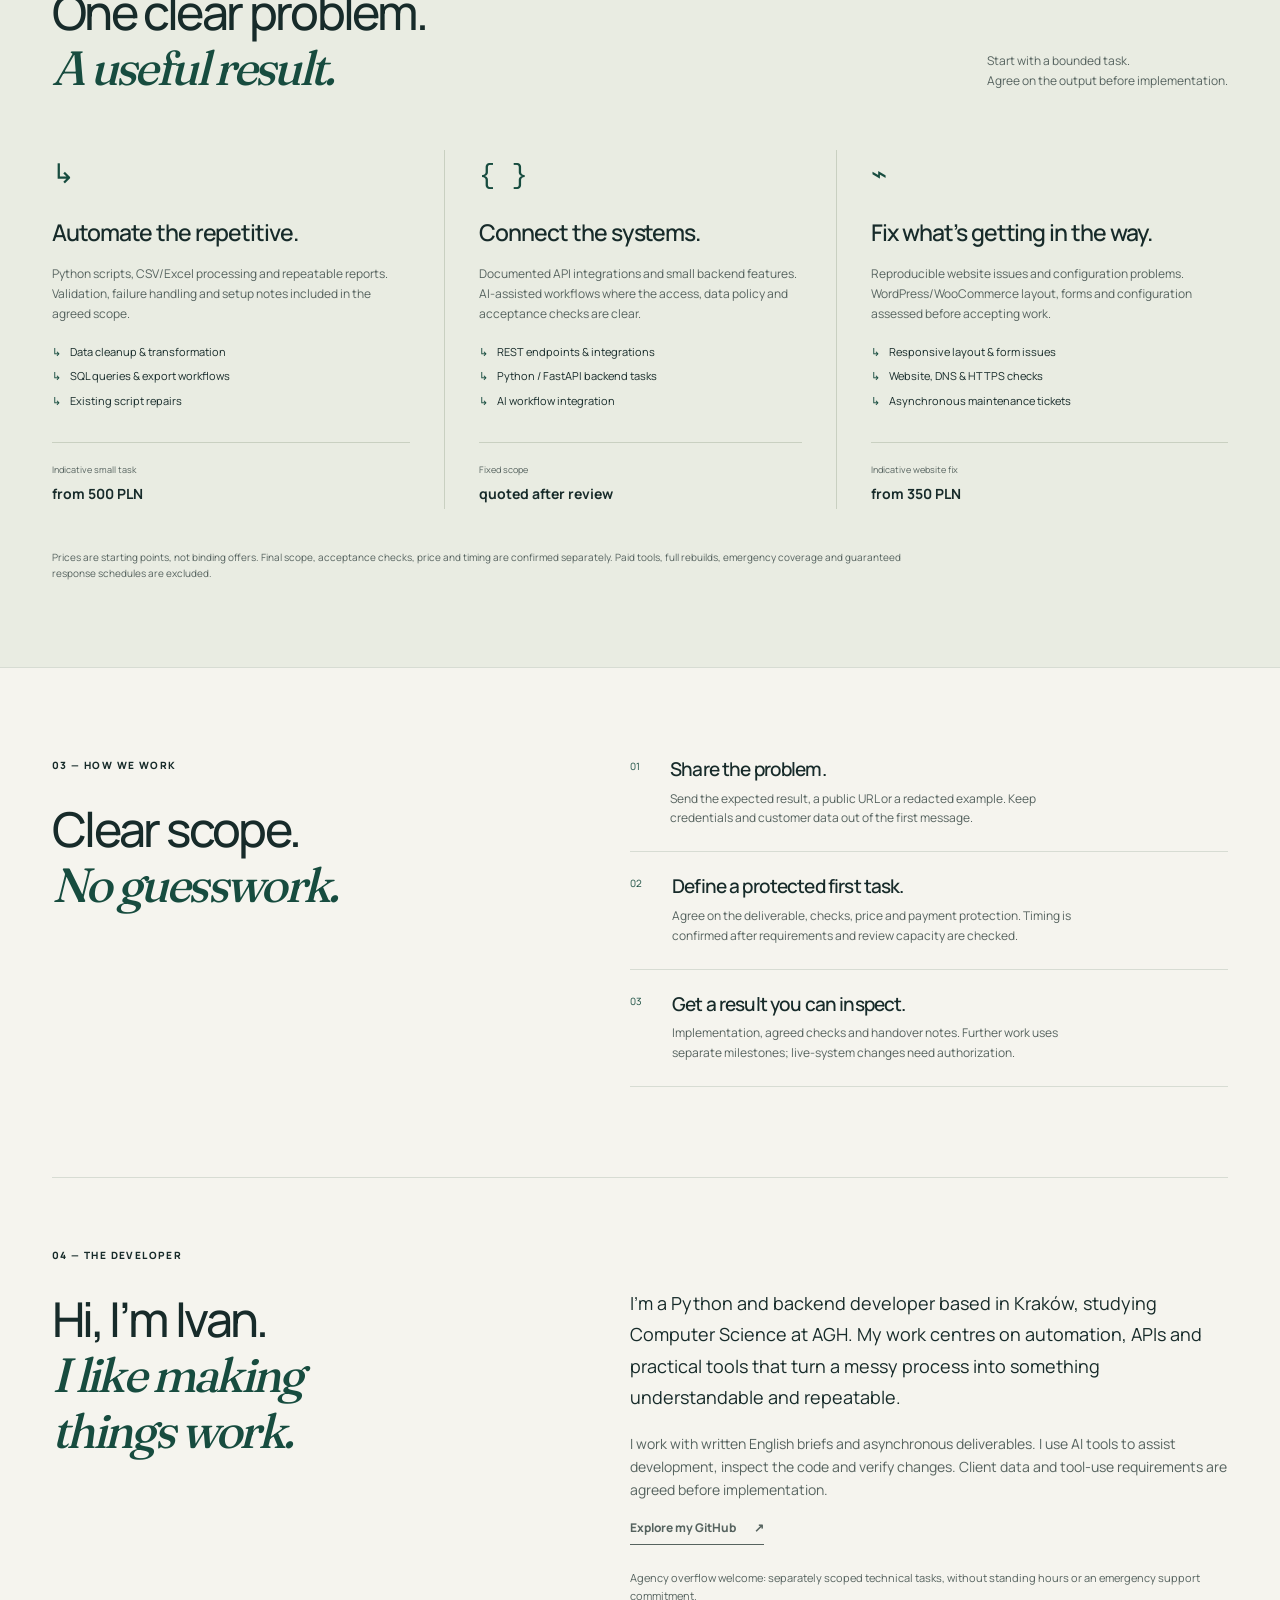
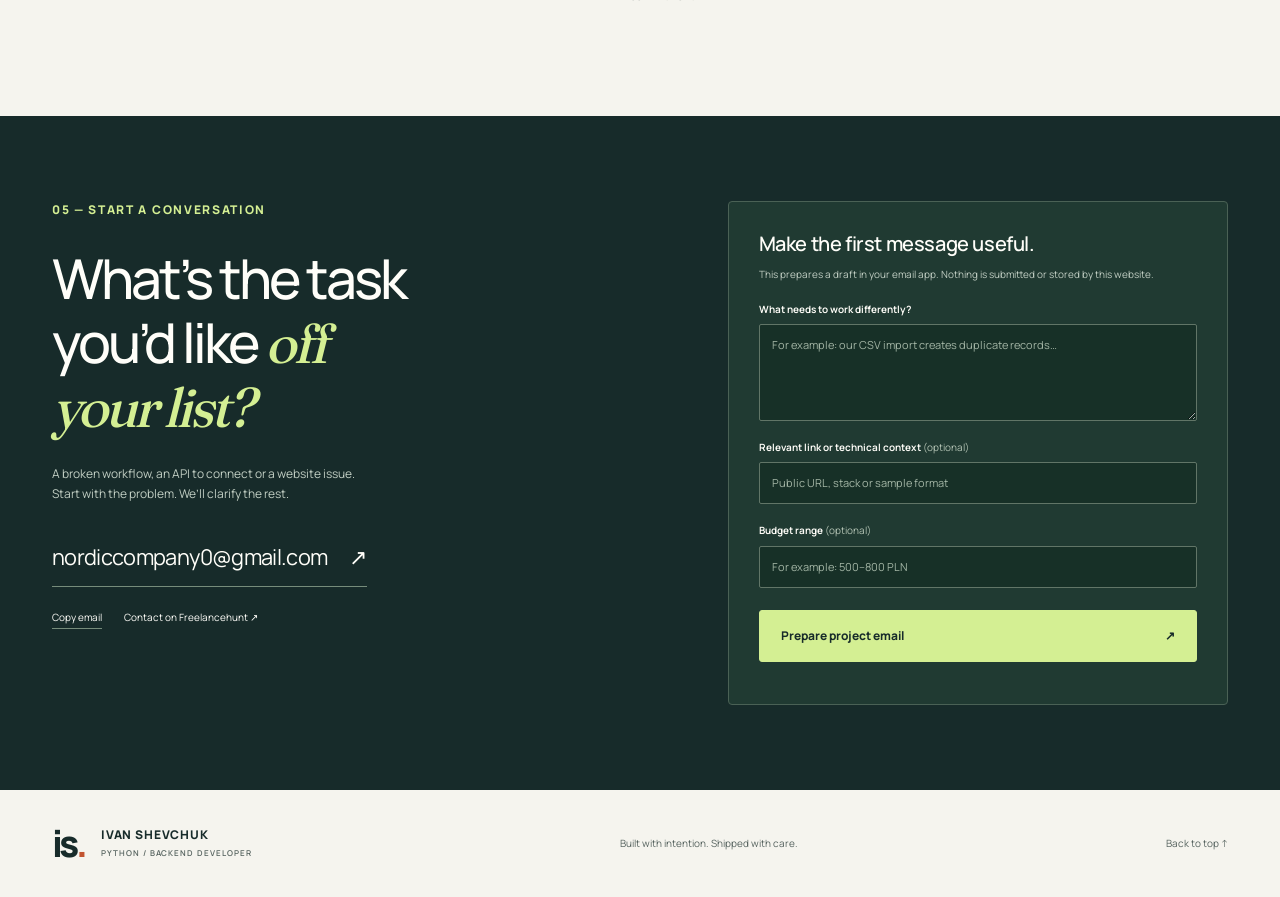
==== commit 64b822b1: "Add verified offline walkthrough and contact-free work examples" ====
--- a/index.html
+++ b/index.html
@@ -53,7 +53,7 @@
 <div class="gateway-visual"><div class="gateway-label"><span>SEALDESK / AI CONTROL LAYER</span><span>ARCHITECTURE</span></div><div class="architecture"><div class="architecture-node">Agent / API client<small>OpenAI-compatible request</small></div><span class="architecture-arrow" aria-hidden="true">↓</span><div class="architecture-node gateway-node"><small>FASTAPI GATEWAY</small><strong>Policy before execution.</strong><div><span>Identity</span><span>Input checks</span><span>Tool rules</span></div></div><span class="architecture-arrow" aria-hidden="true">↓</span><div class="architecture-split"><div>Model adapter</div><div>Governed tools</div></div><span class="architecture-arrow" aria-hidden="true">↓</span><div class="architecture-node audit-node">Decision + audit trail<small>ALLOW / REDACT / APPROVAL / BLOCK</small></div></div><p>Architecture diagram, not a running security service. Demo tools are simulated.</p></div>
 <div class="project-description"><div class="project-number">02 <span>TEAM / HACKATHON PROJECT</span></div><h3>A control layer<br>for AI integrations.</h3><p class="project-intro">A backend gateway that checks requests, governs tool calls and makes decisions inspectable.</p><div class="tags"><span>Python</span><span>FastAPI</span><span>REST</span><span>Docker</span><span>pytest</span></div>
 <dl class="case-summary"><div><dt>The problem</dt><dd>An AI workflow needs controls beyond instructions inside a prompt.</dd></div><div><dt>The implementation</dt><dd>API client → policy gateway → model/tool adapters → masked, HMAC-chained audit records. A dashboard explains decisions.</dd></div><div><dt>My contribution</dt><dd>Integration hardening, demo/evidence fixes and repository handover documentation, recorded in my repository history. This was a team build; I do not claim sole authorship.</dd></div></dl>
-<div class="project-links"><a class="text-link" href="https://github.com/ivanshevchuk0/Sealdesk">Explore source & local demo <span aria-hidden="true">↗</span></a></div>
+<div class="project-links"><a class="text-link" href="https://github.com/ivanshevchuk0/Sealdesk">Explore source & local demo <span aria-hidden="true">↗</span></a><a class="text-link" href="/demos/sealdesk/">60-second walkthrough ↗</a></div>
 <details><summary>Verification, attribution & limitations</summary><p>Existing budget, tool-governance and audit regression suites passed in the local checkout during this audit. This is not a claim of production certification or a fresh end-to-end deployment test. The banking example uses synthetic records and simulated email/payment tools. The offline classifier is not an LLM; remote review requires a configured provider. Team members: Ivan Shevchuk, Timofii Vasin and Illia Liudohovskyi. Individual commit attribution does not imply exclusive authorship of every module.</p><a href="https://github.com/ivanshevchuk0/Sealdesk/commit/2173572ded471bb1a535c95bafa1d0591fea705c">View documentation contribution ↗</a></details>
 </div></article>
 
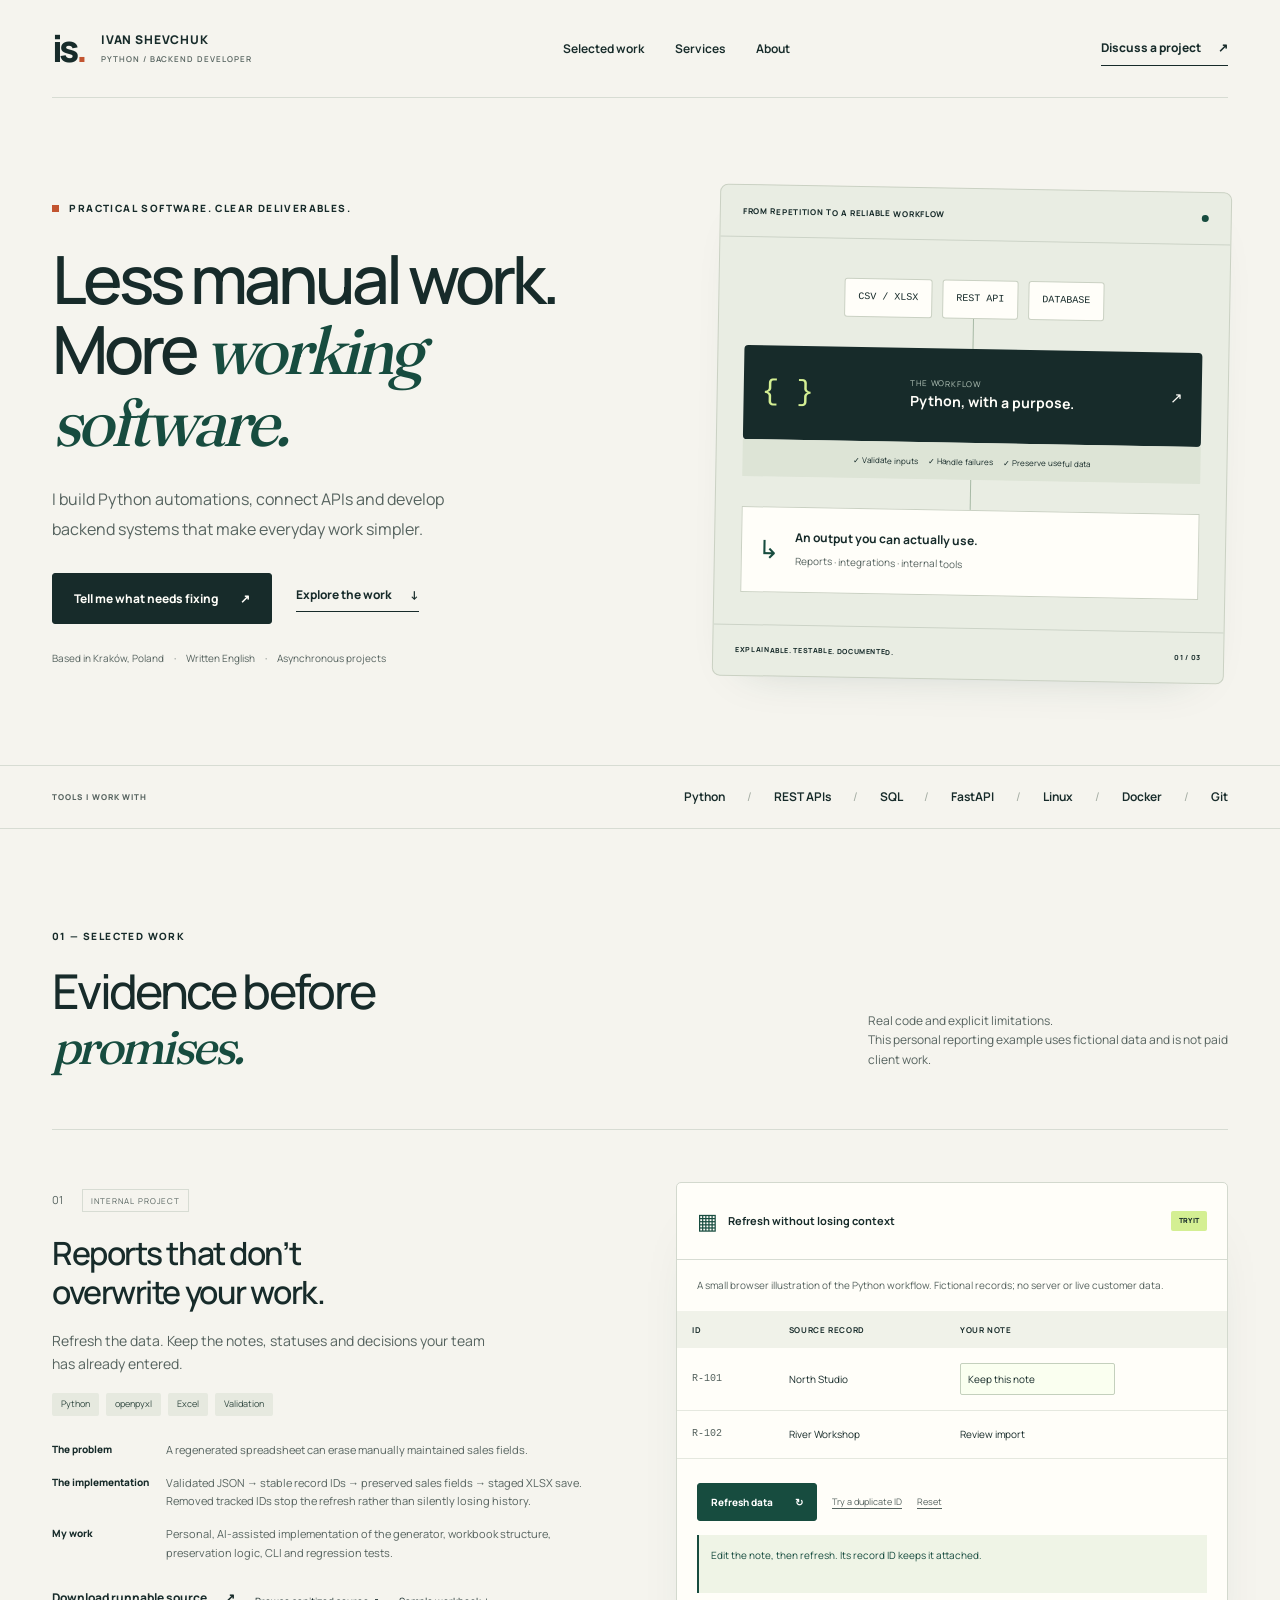
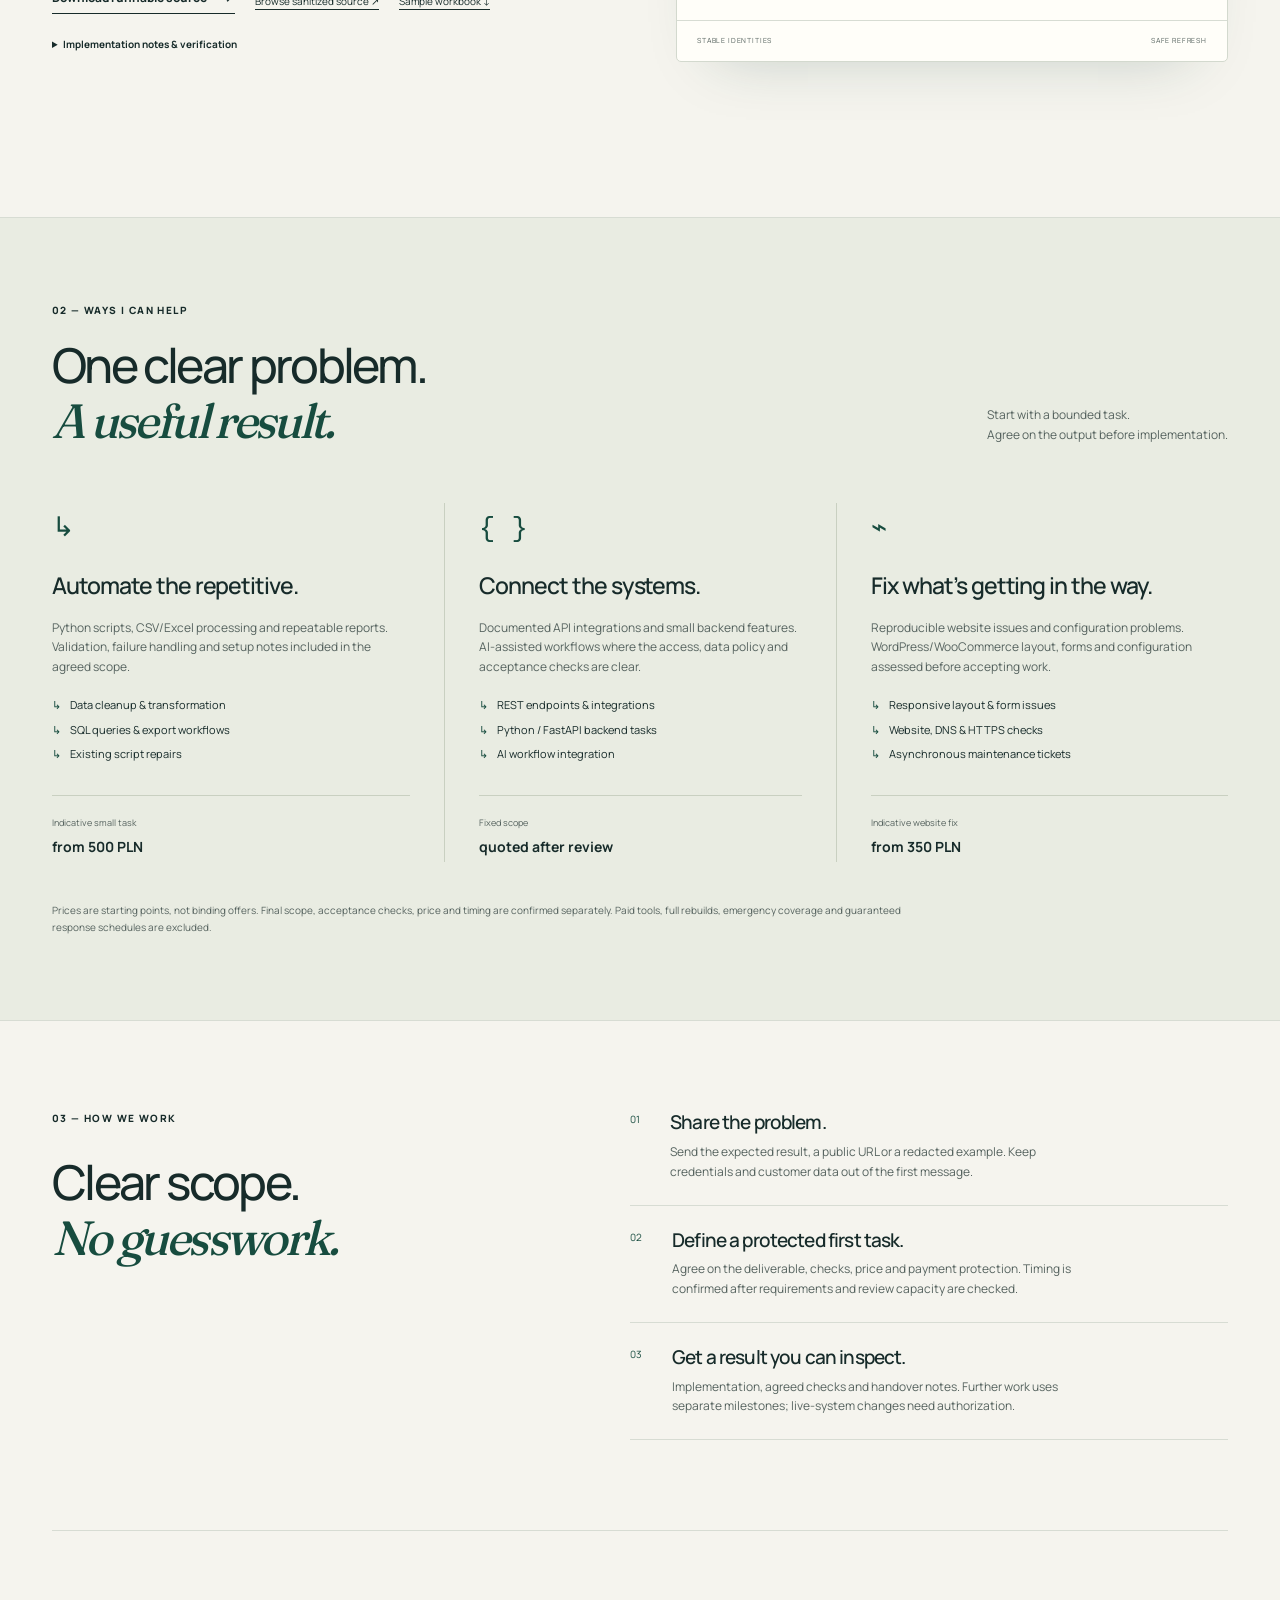
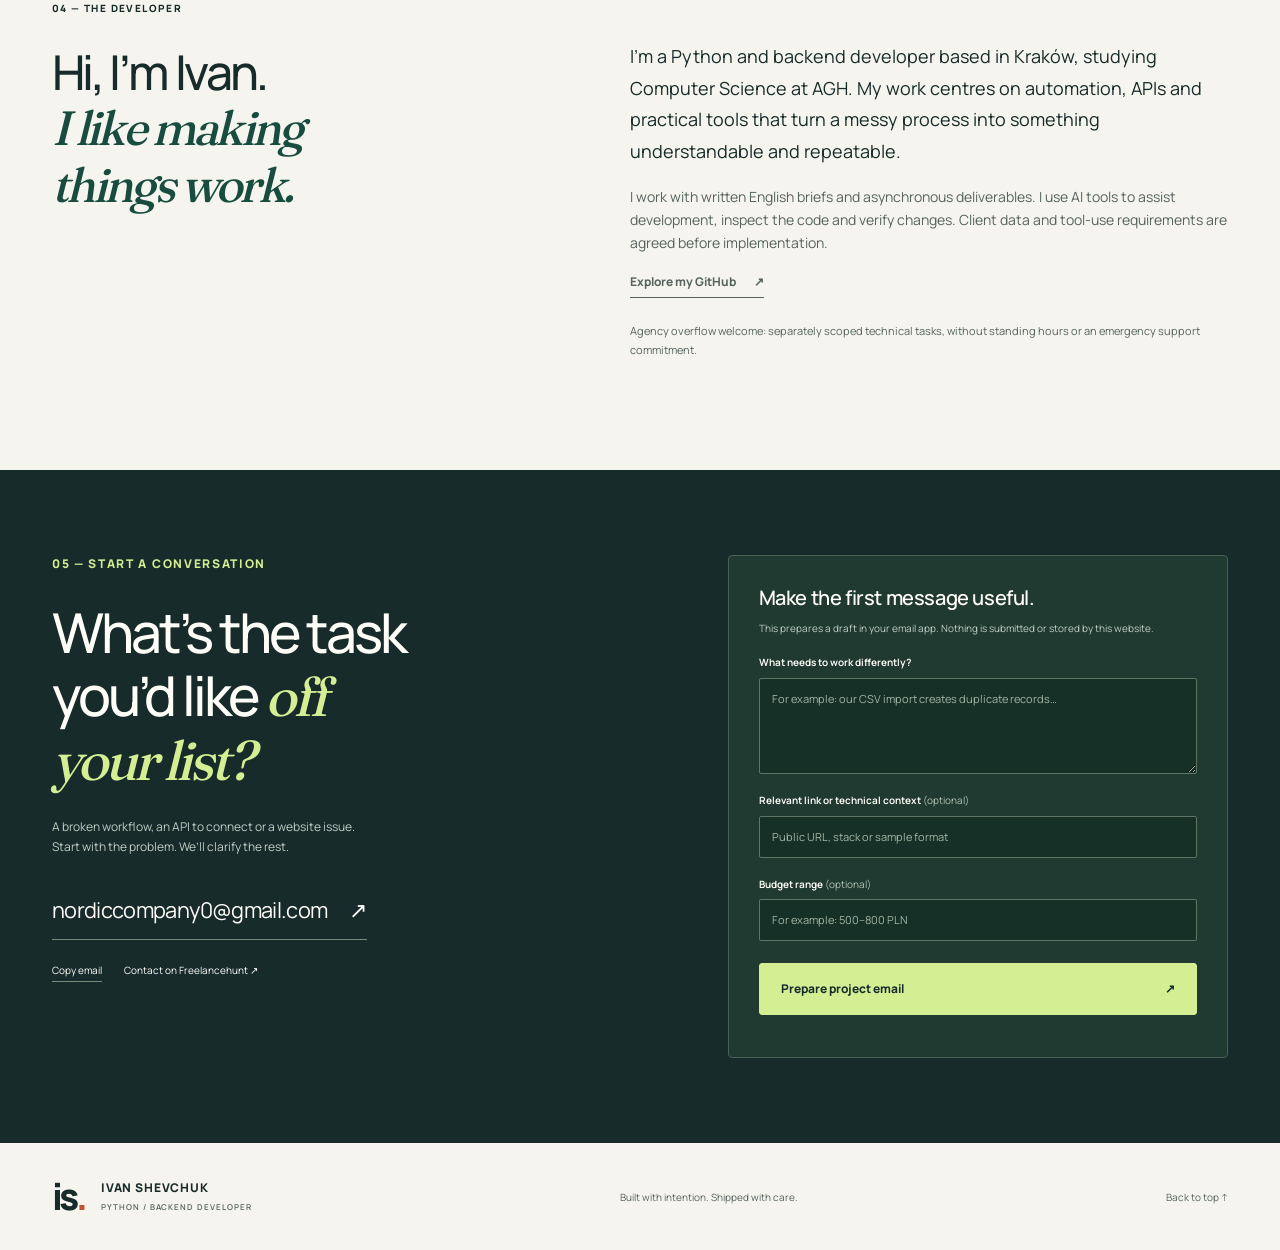
==== commit fa653f63: "Remove unapproved identifying portfolio examples" ====
--- a/index.html
+++ b/index.html
@@ -35,7 +35,7 @@
 <div class="capability-strip"><div class="wrap"><span>TOOLS I WORK WITH</span><p>Python <b>/</b> REST APIs <b>/</b> SQL <b>/</b> FastAPI <b>/</b> Linux <b>/</b> Docker <b>/</b> Git</p></div></div>
 
 <section id="work" class="work-section wrap" aria-labelledby="work-title">
-<div class="section-heading"><div><p class="eyebrow">01 — SELECTED WORK</p><h2 id="work-title">Evidence before<br><em>promises.</em></h2></div><p>Real code and explicit limitations.<br>These are personal, internal and team projects—not paid client case studies.</p></div>
+<div class="section-heading"><div><p class="eyebrow">01 — SELECTED WORK</p><h2 id="work-title">Evidence before<br><em>promises.</em></h2></div><p>Real code and explicit limitations.<br>This personal reporting example uses fictional data and is not paid client work.</p></div>
 <article class="project project-report">
 <div class="project-description"><div class="project-number">01 <span>INTERNAL PROJECT</span></div><h3>Reports that don’t<br>overwrite your work.</h3><p class="project-intro">Refresh the data. Keep the notes, statuses and decisions your team has already entered.</p><div class="tags"><span>Python</span><span>openpyxl</span><span>Excel</span><span>Validation</span></div>
 <dl class="case-summary"><div><dt>The problem</dt><dd>A regenerated spreadsheet can erase manually maintained sales fields.</dd></div><div><dt>The implementation</dt><dd>Validated JSON → stable record IDs → preserved sales fields → staged XLSX save. Removed tracked IDs stop the refresh rather than silently losing history.</dd></div><div><dt>My work</dt><dd>Personal, AI-assisted implementation of the generator, workbook structure, preservation logic, CLI and regression tests.</dd></div></dl>
@@ -49,21 +49,9 @@
 <div class="lab-foot"><span>STABLE IDENTITIES</span><span>SAFE REFRESH</span></div></div>
 </article>
 
-<article class="project project-gateway">
-<div class="gateway-visual"><div class="gateway-label"><span>SEALDESK / AI CONTROL LAYER</span><span>ARCHITECTURE</span></div><div class="architecture"><div class="architecture-node">Agent / API client<small>OpenAI-compatible request</small></div><span class="architecture-arrow" aria-hidden="true">↓</span><div class="architecture-node gateway-node"><small>FASTAPI GATEWAY</small><strong>Policy before execution.</strong><div><span>Identity</span><span>Input checks</span><span>Tool rules</span></div></div><span class="architecture-arrow" aria-hidden="true">↓</span><div class="architecture-split"><div>Model adapter</div><div>Governed tools</div></div><span class="architecture-arrow" aria-hidden="true">↓</span><div class="architecture-node audit-node">Decision + audit trail<small>ALLOW / REDACT / APPROVAL / BLOCK</small></div></div><p>Architecture diagram, not a running security service. Demo tools are simulated.</p></div>
-<div class="project-description"><div class="project-number">02 <span>TEAM / HACKATHON PROJECT</span></div><h3>A control layer<br>for AI integrations.</h3><p class="project-intro">A backend gateway that checks requests, governs tool calls and makes decisions inspectable.</p><div class="tags"><span>Python</span><span>FastAPI</span><span>REST</span><span>Docker</span><span>pytest</span></div>
-<dl class="case-summary"><div><dt>The problem</dt><dd>An AI workflow needs controls beyond instructions inside a prompt.</dd></div><div><dt>The implementation</dt><dd>API client → policy gateway → model/tool adapters → masked, HMAC-chained audit records. A dashboard explains decisions.</dd></div><div><dt>My contribution</dt><dd>Integration hardening, demo/evidence fixes and repository handover documentation, recorded in my repository history. This was a team build; I do not claim sole authorship.</dd></div></dl>
-<div class="project-links"><a class="text-link" href="https://github.com/ivanshevchuk0/Sealdesk">Explore source & local demo <span aria-hidden="true">↗</span></a><a class="text-link" href="/demos/sealdesk/">60-second walkthrough ↗</a></div>
-<details><summary>Verification, attribution & limitations</summary><p>Existing budget, tool-governance and audit regression suites passed in the local checkout during this audit. This is not a claim of production certification or a fresh end-to-end deployment test. The banking example uses synthetic records and simulated email/payment tools. The offline classifier is not an LLM; remote review requires a configured provider. Team members: Ivan Shevchuk, Timofii Vasin and Illia Liudohovskyi. Individual commit attribution does not imply exclusive authorship of every module.</p><a href="https://github.com/ivanshevchuk0/Sealdesk/commit/2173572ded471bb1a535c95bafa1d0591fea705c">View documentation contribution ↗</a></details>
-</div></article>
 
-<article class="project project-site">
-<div class="project-description"><div class="project-number">03 <span>PERSONAL WEBSITE CONCEPT</span></div><h3>A clearer route<br>from browsing to booking.</h3><p class="project-intro">A responsive service-business concept with structured services, pricing and navigation to an external booking provider.</p><div class="tags"><span>React</span><span>TypeScript</span><span>Vite</span><span>Responsive CSS</span></div>
-<dl class="case-summary"><div><dt>The problem</dt><dd>Visitors need to find services, understand the offer and locate the booking route.</dd></div><div><dt>The implementation</dt><dd>Centralized content data → reusable React sections → responsive page and mobile navigation → external booking links.</dd></div><div><dt>My work</dt><dd>Personal, AI-assisted concept implementation: component structure, content integration, responsive layout and navigation. No paid client relationship is implied.</dd></div></dl>
-<div class="project-links"><a class="text-link" href="/demos/studio/">Explore concept preview <span aria-hidden="true">↗</span></a><a href="/assets/studio-desktop.webp">View screenshot ↗</a></div>
-<details><summary>Read before treating this as client work</summary><p>The demo is a static concept, not a commissioned or completed business deployment. Booking and contact actions are disabled in this portfolio copy. Business details, image rights and final production content need owner approval. This is React, not evidence of a WordPress or WooCommerce implementation. Its recorded GitHub URL is not publicly accessible, so no broken source link is advertised. Source publication remains a follow-up task.</p></details>
-</div><a class="site-preview" href="/demos/studio/" aria-label="Open Studio Marzenia labelled concept"><div class="browser-bar"><span aria-hidden="true">● ● ●</span><span>STUDIO MARZENIA · WEBSITE CONCEPT</span><span aria-hidden="true">↗</span></div><img src="/assets/studio-desktop.webp" width="1440" height="810" loading="lazy" alt="Actual desktop screenshot of the Studio Marzenia service-business website concept"><div class="preview-caption">Personal concept · React / TypeScript <span>View desktop & mobile ↗</span></div></a>
-</article>
+
+
 </section>
 
 <section id="services" class="services-section" aria-labelledby="services-title"><div class="wrap">
@@ -78,7 +66,7 @@
 
 <section id="about" class="about-section wrap" aria-labelledby="about-title"><div class="about-title"><p class="eyebrow">04 — THE DEVELOPER</p><h2 id="about-title">Hi, I’m Ivan.<br><em>I like making<br>things work.</em></h2></div><div class="about-copy"><p>I’m a Python and backend developer based in Kraków, studying Computer Science at AGH. My work centres on automation, APIs and practical tools that turn a messy process into something understandable and repeatable.</p><p>I work with written English briefs and asynchronous deliverables. I use AI tools to assist development, inspect the code and verify changes. Client data and tool-use requirements are agreed before implementation.</p><a class="text-link" href="https://github.com/ivanshevchuk0">Explore my GitHub <span aria-hidden="true">↗</span></a><p class="about-small">Agency overflow welcome: separately scoped technical tasks, without standing hours or an emergency support commitment.</p></div></section>
 
-<section id="contact" class="contact-section" aria-labelledby="contact-title"><div class="wrap contact-grid"><div><p class="eyebrow">05 — START A CONVERSATION</p><h2 id="contact-title">What’s the task<br>you’d like <em>off<br>your list?</em></h2><p>A broken workflow, an API to connect or a website issue.<br>Start with the problem. We’ll clarify the rest.</p><a class="contact-email" href="mailto:nordiccompany0@gmail.com?subject=Technical%20project%20inquiry">nordiccompany0@gmail.com <span aria-hidden="true">↗</span></a><div class="contact-secondary"><button id="copy-email" type="button">Copy email</button><a href="https://freelancehunt.com/freelancer/ivan_shevchukk.html">Contact on Freelancehunt ↗</a></div><p id="copy-status" role="status" class="contact-status"></p></div>
+<section id="contact" class="contact-section" aria-labelledby="contact-title"><div class="wrap contact-grid"><div><p class="eyebrow">05 — START A CONVERSATION</p><h2 id="contact-title">What’s the task<br>you’d like <em>off<br>your list?</em></h2><p>A broken workflow, an API to connect or a website issue.<br>Start with the problem. We’ll clarify the rest.</p><a class="contact-email" href="mailto:nordiccompany0@gmail.com?subject=Technical%20project%20inquiry">nordiccompany0@gmail.com <span aria-hidden="true">↗</span></a><div class="contact-secondary"><button id="copy-email" type="button">Copy email</button><a href="https://freelancehunt.com/en/freelancer/ivan_shevchukk.html">Contact on Freelancehunt ↗</a></div><p id="copy-status" role="status" class="contact-status"></p></div>
 <form id="brief-form" class="brief-form" action="mailto:nordiccompany0@gmail.com" method="get"><h3>Make the first message useful.</h3><p>This prepares a draft in your email app. Nothing is submitted or stored by this website.</p><label for="brief-problem">What needs to work differently?</label><textarea id="brief-problem" name="problem" rows="4" required maxlength="2000" placeholder="For example: our CSV import creates duplicate records…"></textarea><label for="brief-context">Relevant link or technical context <span>(optional)</span></label><input id="brief-context" name="context" maxlength="500" placeholder="Public URL, stack or sample format"><label for="brief-budget">Budget range <span>(optional)</span></label><input id="brief-budget" name="budget" maxlength="100" placeholder="For example: 500–800 PLN"><button class="button primary" type="submit">Prepare project email <span aria-hidden="true">↗</span></button><p class="form-status" id="brief-status" role="status"></p><a id="prepared-email" hidden href="mailto:nordiccompany0@gmail.com">Open prepared email draft ↗</a></form>
 </div></section>
 </main>
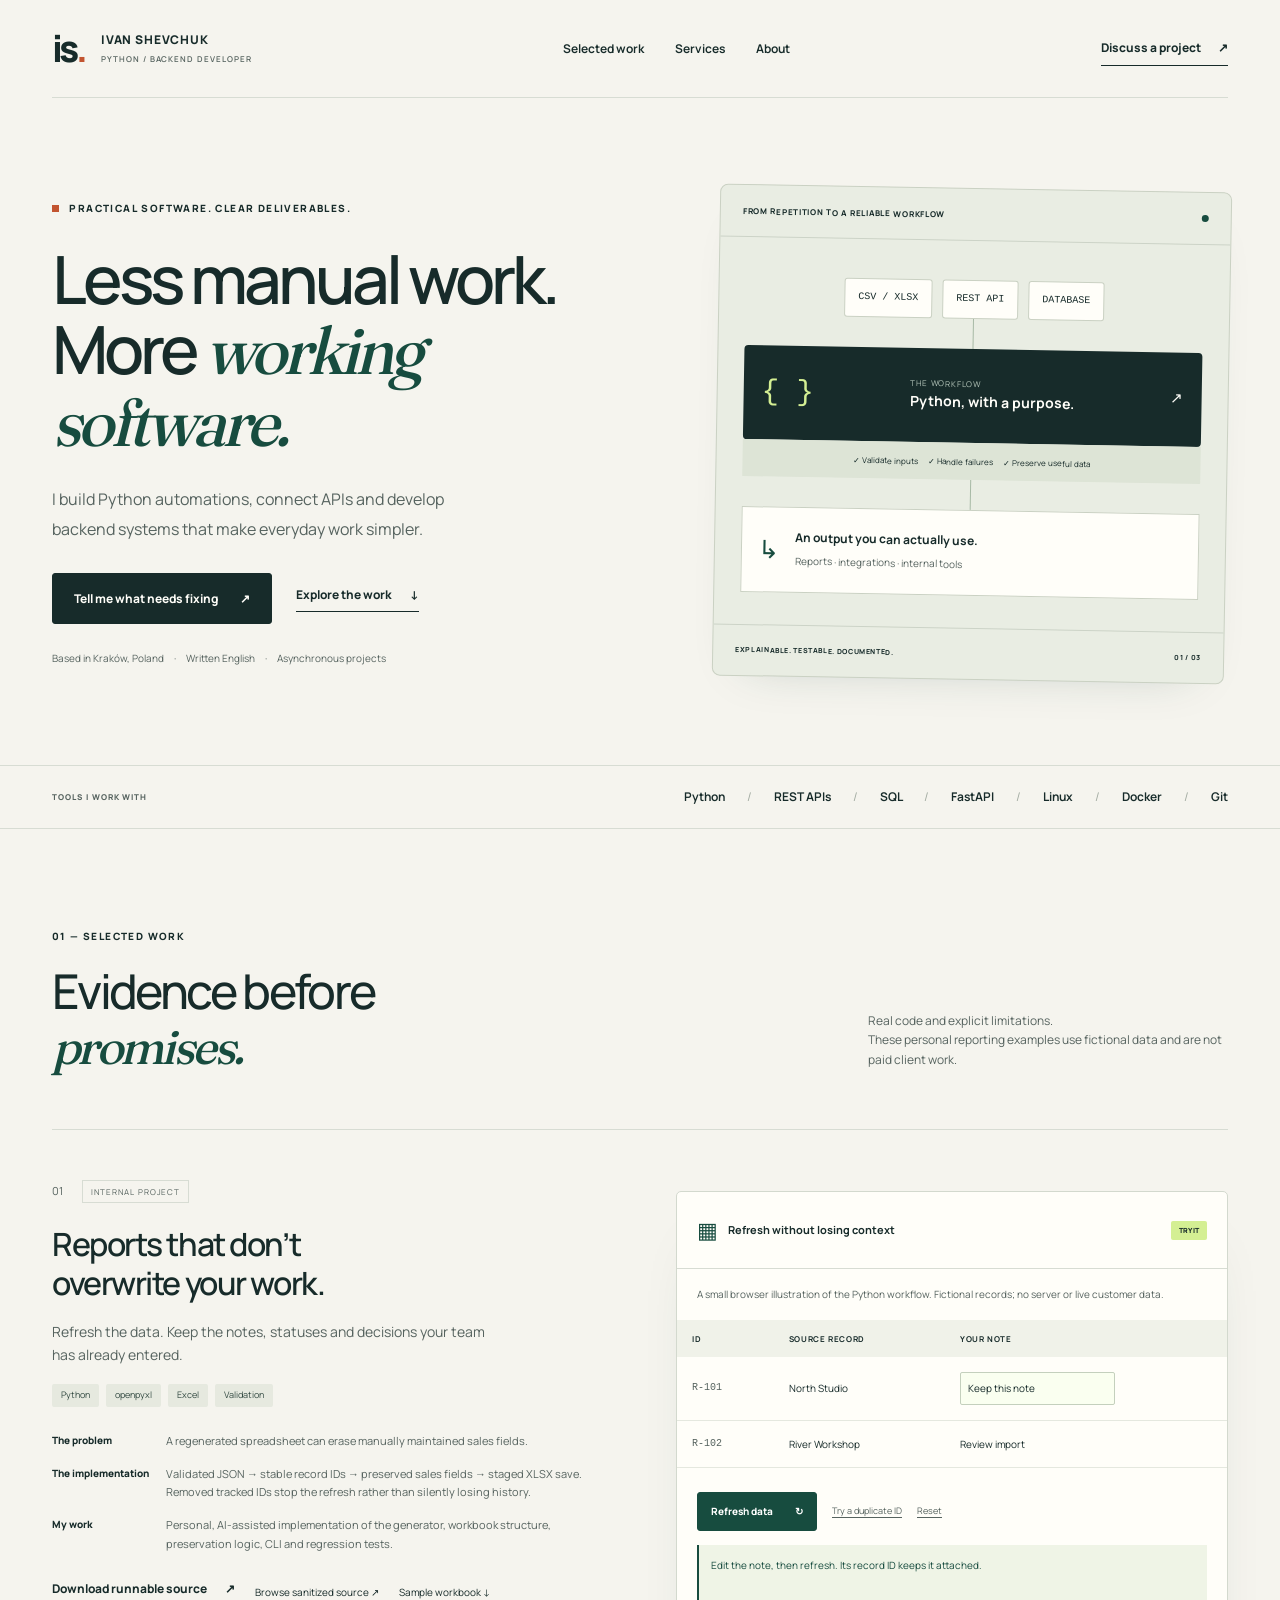
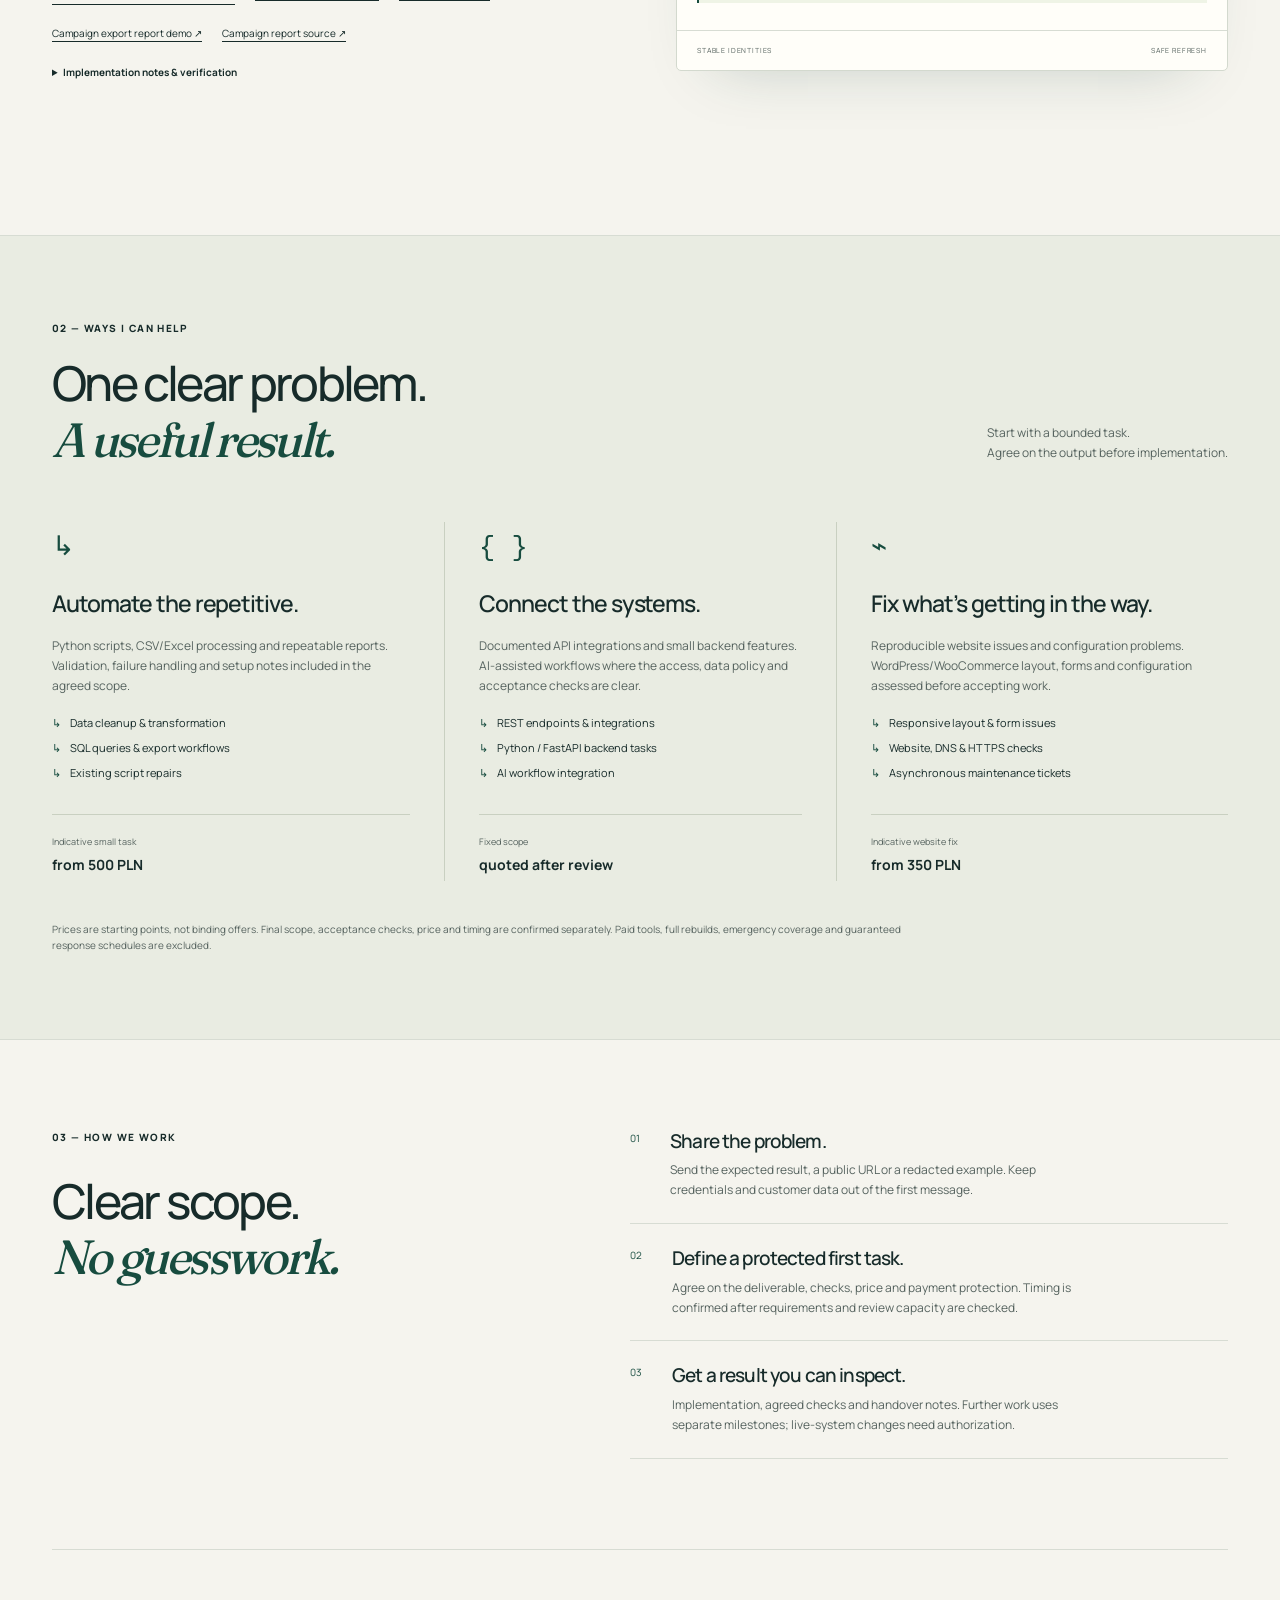
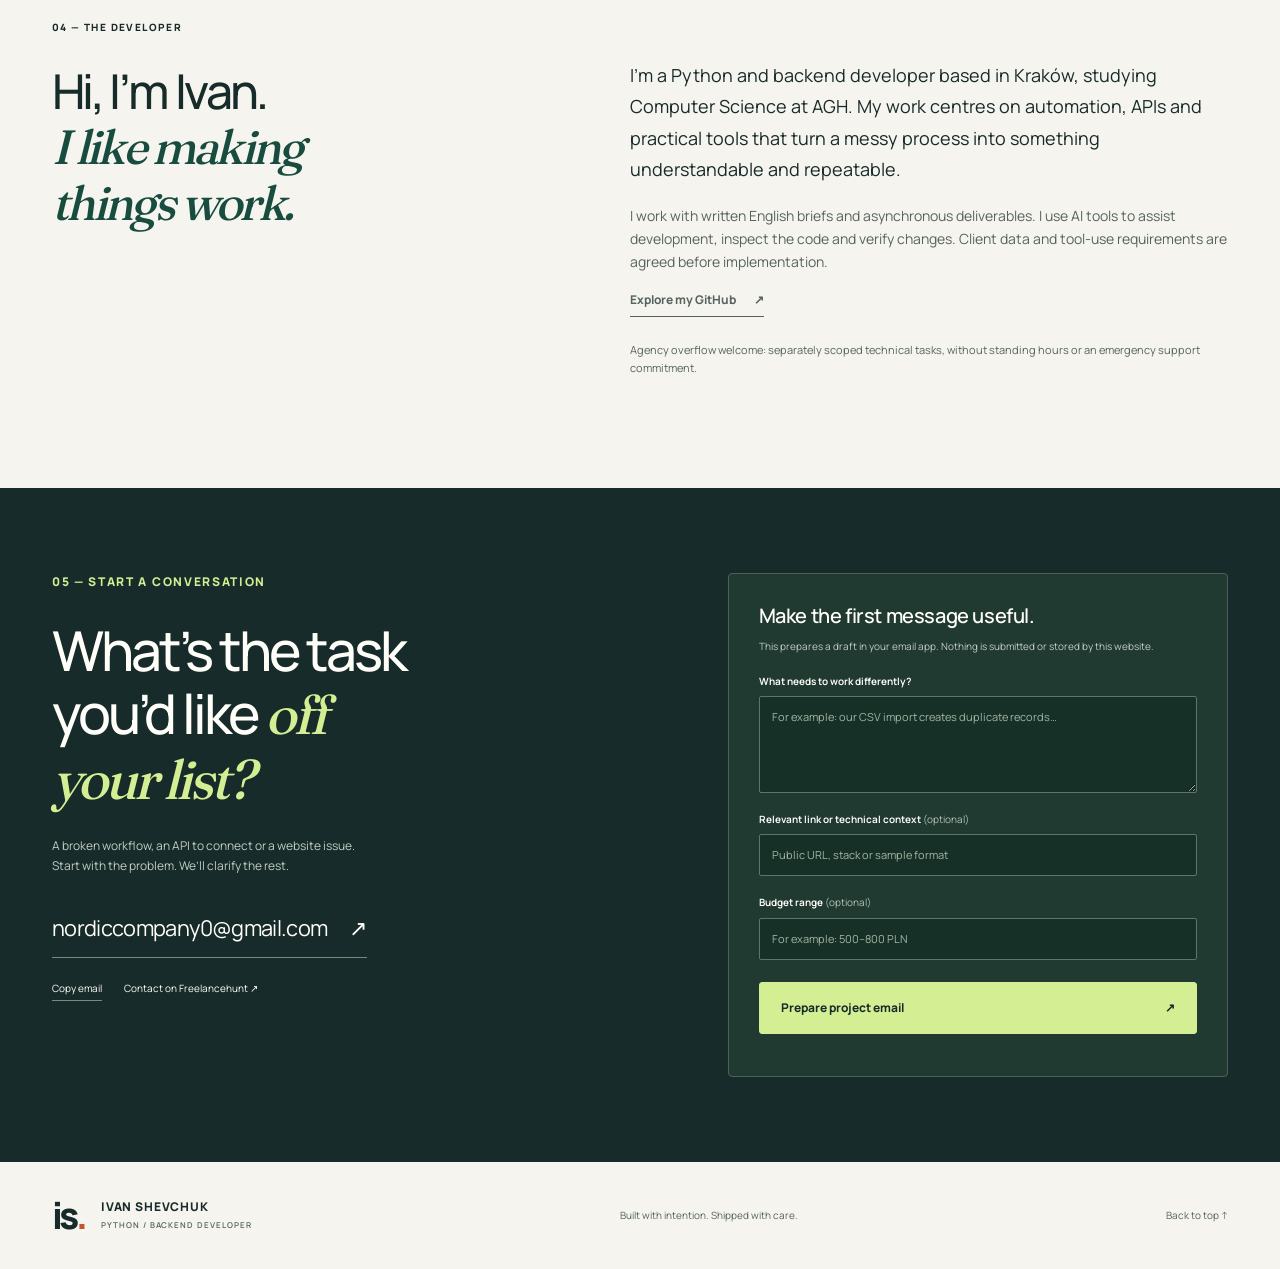
==== commit 8a44c64c: "Link original campaign-reporting demo from existing portfolio project" ====
--- a/index.html
+++ b/index.html
@@ -35,12 +35,12 @@
 <div class="capability-strip"><div class="wrap"><span>TOOLS I WORK WITH</span><p>Python <b>/</b> REST APIs <b>/</b> SQL <b>/</b> FastAPI <b>/</b> Linux <b>/</b> Docker <b>/</b> Git</p></div></div>
 
 <section id="work" class="work-section wrap" aria-labelledby="work-title">
-<div class="section-heading"><div><p class="eyebrow">01 — SELECTED WORK</p><h2 id="work-title">Evidence before<br><em>promises.</em></h2></div><p>Real code and explicit limitations.<br>This personal reporting example uses fictional data and is not paid client work.</p></div>
+<div class="section-heading"><div><p class="eyebrow">01 — SELECTED WORK</p><h2 id="work-title">Evidence before<br><em>promises.</em></h2></div><p>Real code and explicit limitations.<br>These personal reporting examples use fictional data and are not paid client work.</p></div>
 <article class="project project-report">
 <div class="project-description"><div class="project-number">01 <span>INTERNAL PROJECT</span></div><h3>Reports that don’t<br>overwrite your work.</h3><p class="project-intro">Refresh the data. Keep the notes, statuses and decisions your team has already entered.</p><div class="tags"><span>Python</span><span>openpyxl</span><span>Excel</span><span>Validation</span></div>
 <dl class="case-summary"><div><dt>The problem</dt><dd>A regenerated spreadsheet can erase manually maintained sales fields.</dd></div><div><dt>The implementation</dt><dd>Validated JSON → stable record IDs → preserved sales fields → staged XLSX save. Removed tracked IDs stop the refresh rather than silently losing history.</dd></div><div><dt>My work</dt><dd>Personal, AI-assisted implementation of the generator, workbook structure, preservation logic, CLI and regression tests.</dd></div></dl>
-<div class="project-links"><a class="text-link" href="/samples/reporting-tool.zip" download>Download runnable source <span aria-hidden="true">↗</span></a><a href="https://github.com/ivanshevchuk0/ivanshevchuk0.github.io/tree/main/examples/reporting">Browse sanitized source ↗</a><a href="/samples/tracker-demo.xlsx" download>Sample workbook ↓</a></div>
-<details><summary>Implementation notes & verification</summary><p>Two existing regression tests were run for this portfolio: duplicate-input rejection and preservation across growth/reordering. Both passed. The sample download contains fictional records only. This is a local reporting tool, not a CRM or an outreach bot. Sanitized source is available in the dedicated public portfolio repository and as a ZIP download.</p></details>
+<div class="project-links"><a class="text-link" href="/samples/reporting-tool.zip" download>Download runnable source <span aria-hidden="true">↗</span></a><a href="https://github.com/ivanshevchuk0/ivanshevchuk0.github.io/tree/main/examples/reporting">Browse sanitized source ↗</a><a href="/samples/tracker-demo.xlsx" download>Sample workbook ↓</a><a href="/examples/advertising-reporting/example-output/report.html">Campaign export report demo ↗</a><a href="https://github.com/ivanshevchuk0/ivanshevchuk0.github.io/tree/main/examples/advertising-reporting">Campaign report source ↗</a></div>
+<details><summary>Implementation notes & verification</summary><p>Two existing regression tests were run for this portfolio: duplicate-input rejection and preservation across growth/reordering. Both passed. The sample download contains fictional records only. This is a local reporting tool, not a CRM or an outreach bot. Sanitized source is available in the dedicated public portfolio repository and as a ZIP download.</p><p>The additional campaign-export report is an offline Python demonstration with fictional Google, Meta and TikTok-labelled data. It validates normalized CSV input and calculates weighted metrics, with 12 passing tests. It does not connect to advertising accounts, change campaigns, generate AI recommendations or establish confirmed sales.</p></details>
 </div>
 <div class="report-lab"><div class="lab-toolbar"><span class="lab-icon" aria-hidden="true">▦</span><strong>Refresh without losing context</strong><span class="demo-badge">TRY IT</span></div><p class="lab-caption">A small browser illustration of the Python workflow. Fictional records; no server or live customer data.</p>
 <div class="table-scroll"><table><caption class="sr-only">Fictional report data with editable notes</caption><thead><tr><th>ID</th><th>Source record</th><th>Your note</th></tr></thead><tbody><tr><td>R-101</td><td>North Studio</td><td><input id="record-note" aria-label="Note for record R-101" value="Keep this note" maxlength="70"></td></tr><tr><td>R-102</td><td>River Workshop</td><td>Review import</td></tr><tr id="added-row" hidden><td>R-103</td><td>New source record</td><td>—</td></tr></tbody></table></div>
